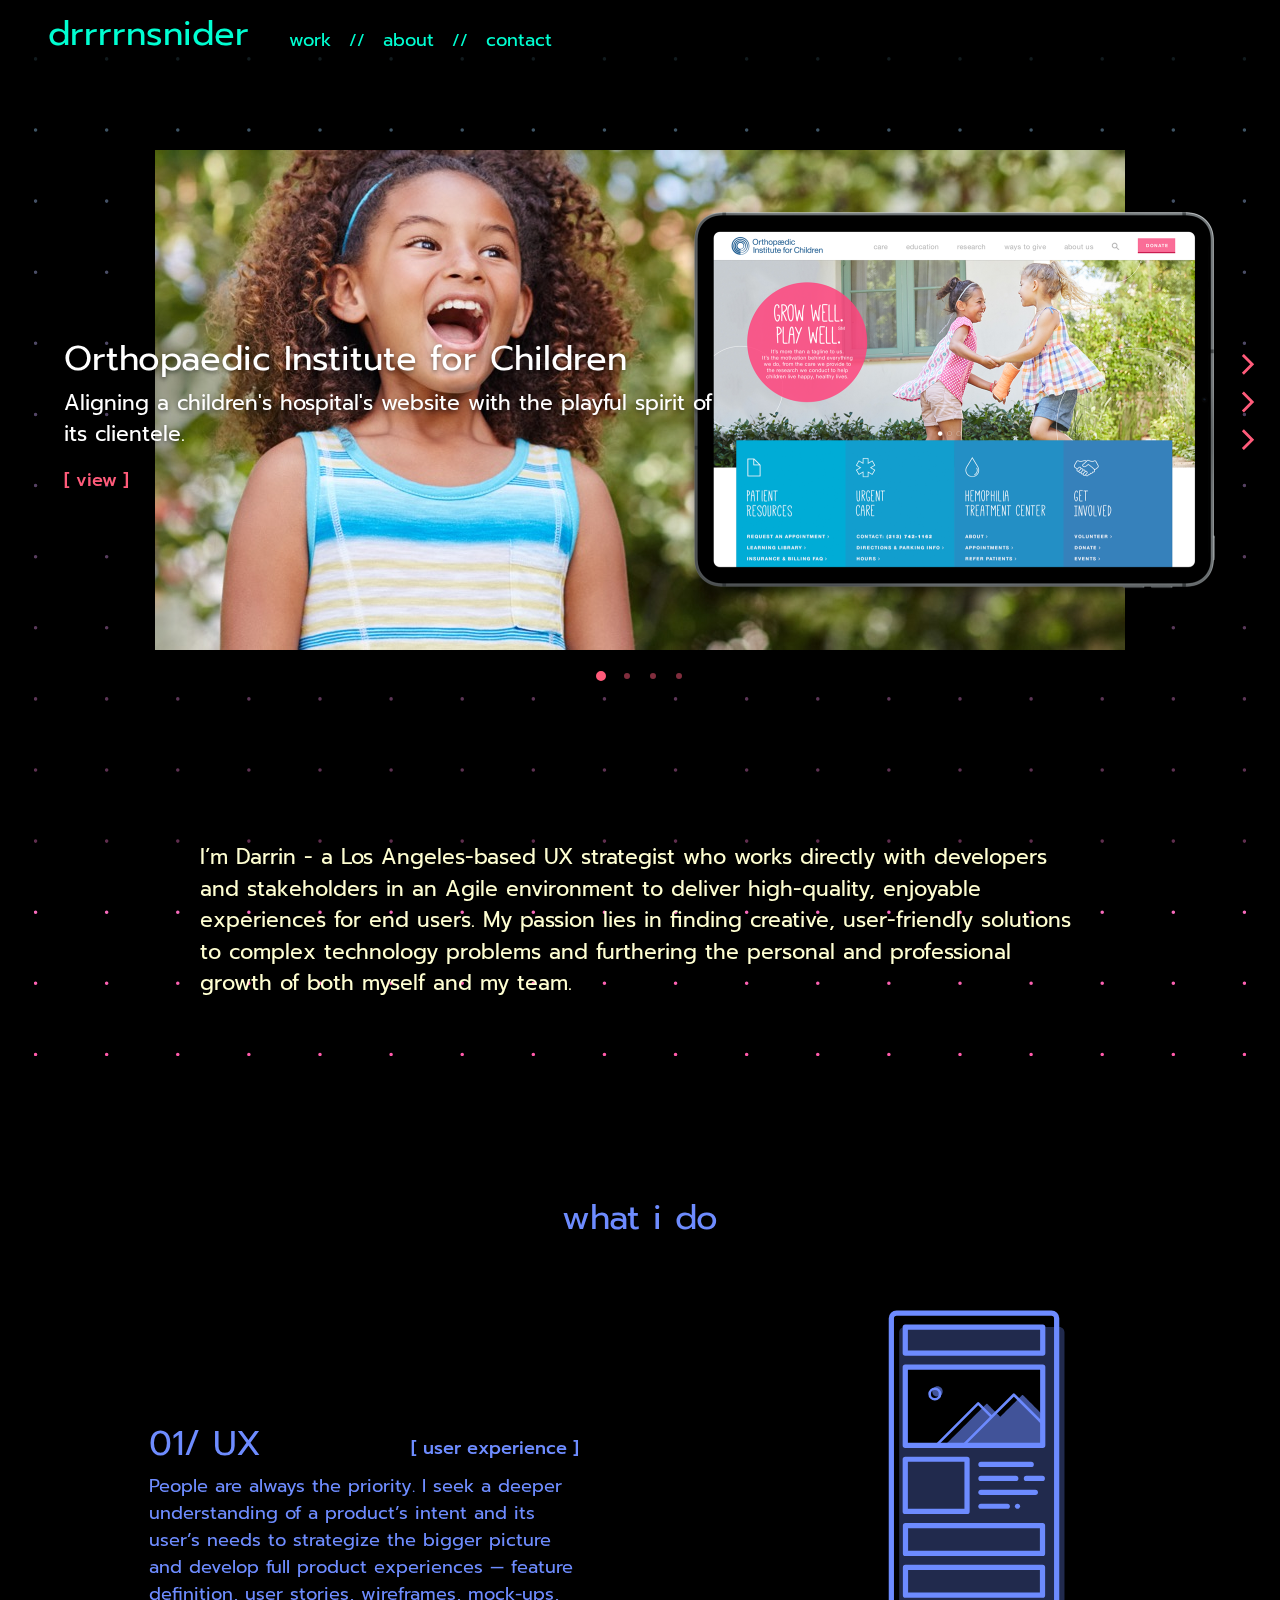
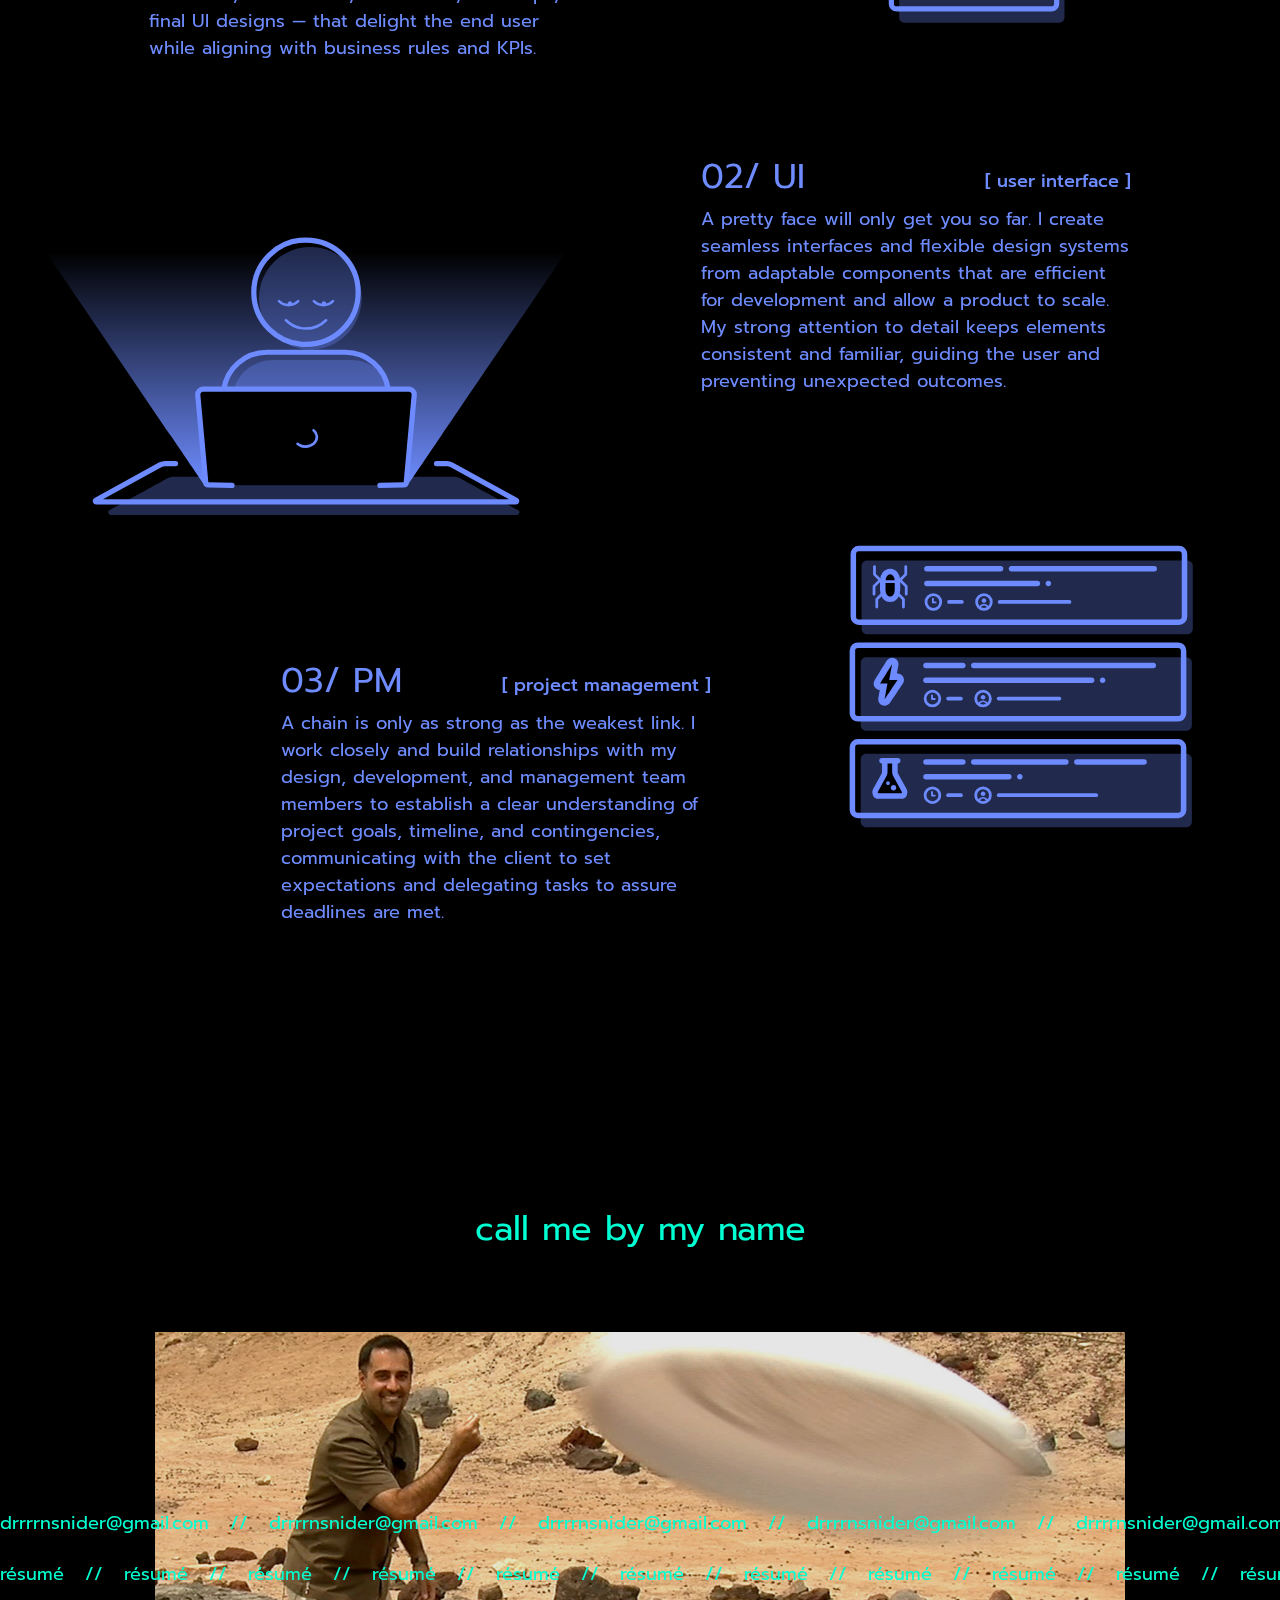
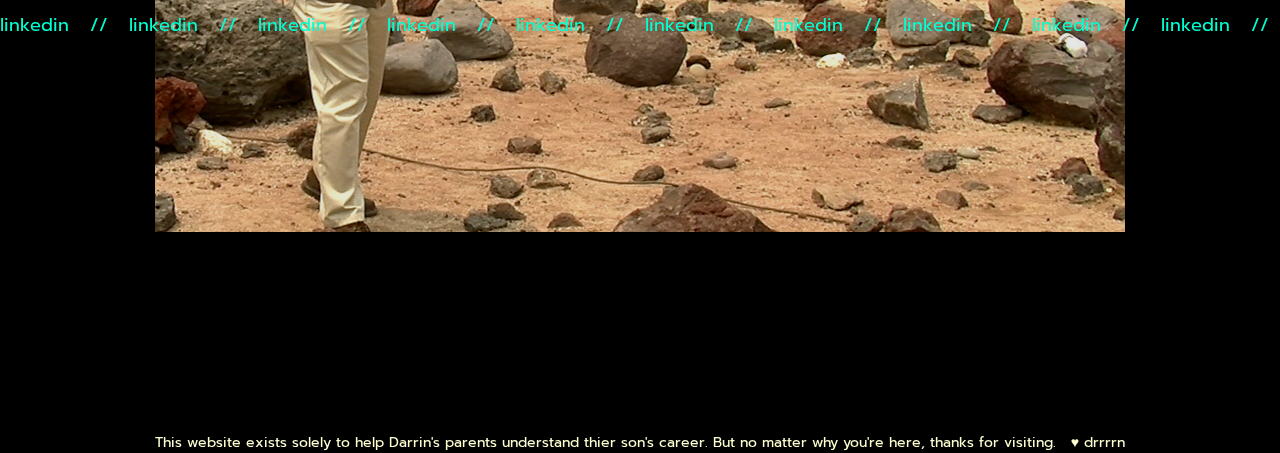
==== index.html @ 01f2806c "initial" ====
<!doctype html>
<html lang="en">

<head>
  <!-- [ required meta tags ] -->
  <meta charset="utf-8">
  <meta name="viewport" content="width=device-width, initial-scale=1, shrink-to-fit=no">

  <!-- [ my additions ] -->
  <title>drrrrnsnider</title>
  <meta name="description" content="The portfolio of Los Angeles-based UX strategist and UI designer Darrin Snider.">
  <link rel="shortcut icon" type="image/png" href="http://drrrrnsnider.com/favicon.png">
  <link rel="dns-prefetch" href="//stackpath.bootstrapcdn.com">
  <link rel="dns-prefetch" href="//fonts.googleapis.com">
  <link rel="dns-prefetch" href="//code.jquery.com">
  <link rel="dns-prefetch" href="//cdnjs.cloudflare.com">

  <!-- [ bootstrap css ] -->
  <link rel="stylesheet" href="https://stackpath.bootstrapcdn.com/bootstrap/4.3.1/css/bootstrap.min.css" integrity="sha384-ggOyR0iXCbMQv3Xipma34MD+dH/1fQ784/j6cY/iJTQUOhcWr7x9JvoRxT2MZw1T" crossorigin="anonymous">

  <!-- [ my css ] -->
  <link href="https://fonts.googleapis.com/css?family=Prompt:400,400i,500&display=swap" rel="stylesheet">
  <link rel="stylesheet" type="text/css" href="css/swiper.min.css">
  <link rel="stylesheet" type="text/css" href="css/normalize.css">
  <link rel="stylesheet" type="text/css" href="css/base.css">

  <!-- [ page-specific css ] -->
  <link rel="stylesheet" type="text/css" href="css/home.css">

</head>

<body>
  <div id="blackCover"></div>

  <nav class="green navbar fixed-top navbar-expand-md d-flex align-items-end justify-content-start animate px-sm-5 pb-3">
    <a id="siteTitle" href="/" class="green sz-xl">drrrrnsnider</a>
    <a href="" id="menuButton" class="navbar-toggler green sz-sm ml-auto px-0" data-toggle="collapse" data-target="#navbarSupportedContent" aria-controls="navbarSupportedContent" aria-expanded="false" aria-label="Toggle navigation" data-text-swap="close">menu</a>
    <div id="navbarSupportedContent" class="collapse navbar-collapse">
      <ul class="m-0">
        <li><a href="#work" class="green sz-sm">work</a></li>
        <li><a href="#about" class="green sz-sm">about</a></li>
        <li><a href="#contact" class="green sz-sm">contact</a></li>
      </ul>
      <!-- [ add archive back ]
      <p class="d-md-none">&bull; &nbsp; &bull; &nbsp; &bull;</p>
      <a id="navArchive" href="/archive.html" class="green sz-sm ml-auto">archive</a>
-->
    </div>
  </nav>

  <!-- [ end nav ] * [ begin page content ] -->

  <div id="work" class="swiper-container pb-4 pb-xl-5 mt-xl-80">
    <div class="swiper-wrapper">

      <!--      OIC-->
      <div class="swiper-slide">
        <div class="container-fluid max-xl-1170">
          <div class="row justify-content-center">
            <a href="/">
              <div class="hero-imgs position-relative">
                <div class="hero-bg mx-xl-auto">
                  <picture>
                    <source srcset="/img/oic/homepage-hero-bg-xl.jpg" media="(min-width:1200px)">
                    <source srcset="/img/oic/homepage-hero-bg-md.png" media="(min-width:576px)">
                    <source srcset="/img/oic/homepage-hero-bg-xs.png">
                    <img src="/img/oic/homepage-hero-bg-xl.jpg">
                  </picture>
                </div>
                <div class="hero-mock position-absolute">
                  <picture>
                    <source srcset="/img/oic/homepage-hero-mock-xl.png" media="(min-width:1200px)">
                    <source srcset="/img/oic/homepage-hero-mock-md.png" media="(min-width:576px)">
                    <source srcset="/img/oic/homepage-hero-mock-xs.png">
                    <img src="/img/oic/homepage-hero-mock-xl.png">
                  </picture>
                </div>
              </div>
              <div class="slide-text container-fluid max-1170 px-4 px-sm-5 px-xl-4 pt-4 pt-xl-5">
                <div class="row justify-content-center justify-content-xl-start">
                  <div class="col-12 col-lg-11 col-xl-7 px-xl-0">
                    <h2><a href="/" class="white position-relative">Orthopaedic Institute for Children</a></h2>
                    <p class="desc grey1">Aligning a children's hospital's website with the playful spirit of its clientele.</p>
                    <p class="red sz-sm font-medium">[ <a href="/" class="red">view</a> ]</p>
                  </div>
                </div>
              </div>
            </a>
          </div>
        </div>
      </div>

      <!--      BNR-->
      <div class="swiper-slide">
        <div class="container-fluid max-xl-1170">
          <div class="row justify-content-center">
            <a href="/">
              <div class="hero-imgs position-relative">
                <div class="hero-bg mx-xl-auto">
                  <picture>
                    <source srcset="/img/bnr/homepage-hero-bg-xl.jpg" media="(min-width:1200px)">
                    <source srcset="/img/bnr/homepage-hero-bg-md.png" media="(min-width:576px)">
                    <source srcset="/img/bnr/homepage-hero-bg-xs.png">
                    <img src="/img/bnr/homepage-hero-bg-xl.jpg">
                  </picture>
                </div>
                <div class="hero-mock position-absolute">
                  <picture>
                    <source srcset="/img/bnr/homepage-hero-mock-xl.png" media="(min-width:1200px)">
                    <source srcset="/img/bnr/homepage-hero-mock-md.png" media="(min-width:576px)">
                    <source srcset="/img/bnr/homepage-hero-mock-xs.png">
                    <img src="/img/bnr/homepage-hero-mock-xl.png">
                  </picture>
                </div>
              </div>
              <div class="slide-text container-fluid max-1170 px-4 px-sm-5 px-xl-4 pt-4 pt-xl-5">
                <div class="row justify-content-center justify-content-xl-start">
                  <div class="col-12 col-lg-11 col-xl-7 px-xl-0">
                    <h2><a href="/" class="white position-relative">Buckeye Nation Rewards</a></h2>
                    <p class="desc grey1">A unified hub for engaging and rewarding friends and fans of <span>The Ohio State University.</span></p>
                    <p class="red sz-sm font-medium">[ <a href="/" class="red">view</a> ]</p>
                  </div>
                </div>
              </div>
            </a>
          </div>
        </div>
      </div>

      <!--      L14-->
      <div class="swiper-slide">
        <div class="container-fluid max-xl-1170">
          <div class="row justify-content-center">
            <a href="/">
              <div class="hero-imgs position-relative">
                <div class="hero-bg mx-xl-auto">
                  <picture>
                    <source srcset="/img/l14/homepage-hero-bg-xl.jpg" media="(min-width:1200px)">
                    <source srcset="/img/l14/homepage-hero-bg-md.png" media="(min-width:576px)">
                    <source srcset="/img/l14/homepage-hero-bg-xs.png">
                    <img src="/img/l14/homepage-hero-bg-xl.jpg">
                  </picture>
                </div>
                <div class="hero-mock position-absolute">
                  <picture>
                    <source srcset="/img/l14/homepage-hero-mock-xl.png" media="(min-width:1200px)">
                    <source srcset="/img/l14/homepage-hero-mock-md.png" media="(min-width:576px)">
                    <source srcset="/img/l14/homepage-hero-mock-xs.png">
                    <img src="/img/l14/homepage-hero-mock-xl.png">
                  </picture>
                </div>
              </div>
              <div class="slide-text container-fluid max-1170 px-4 px-sm-5 px-xl-4 pt-4 pt-xl-5">
                <div class="row justify-content-center justify-content-xl-start">
                  <div class="col-12 col-lg-11 col-xl-7 px-xl-0">
                    <h2><a href="/" class="white position-relative">Louis Fourteen</a></h2>
                    <p class="desc grey1">Creating an ultra-premium chat-based concierge app.</p>
                    <p class="red sz-sm font-medium">[ <a href="/" class="red">view</a> ]</p>
                  </div>
                </div>
              </div>
            </a>
          </div>
        </div>
      </div>

      <!--      CCB-->
      <div class="swiper-slide">
        <div class="container-fluid max-xl-1170">
          <div class="row justify-content-center">
            <a href="/">
              <div class="hero-imgs position-relative">
                <div class="hero-bg mx-xl-auto">
                  <picture>
                    <source srcset="/img/ccb/homepage-hero-bg-xl.jpg" media="(min-width:1200px)">
                    <source srcset="/img/ccb/homepage-hero-bg-md.png" media="(min-width:576px)">
                    <source srcset="/img/ccb/homepage-hero-bg-xs.png">
                    <img src="/img/ccb/homepage-hero-bg-xl.jpg">
                  </picture>
                </div>
                <div class="hero-mock position-absolute">
                  <picture>
                    <source srcset="/img/ccb/homepage-hero-mock-xl.png" media="(min-width:1200px)">
                    <source srcset="/img/ccb/homepage-hero-mock-md.png" media="(min-width:576px)">
                    <source srcset="/img/ccb/homepage-hero-mock-xs.png">
                    <img src="/img/ccb/homepage-hero-mock-xl.png">
                  </picture>
                </div>
              </div>
              <div class="slide-text container-fluid max-1170 px-4 px-sm-5 px-xl-4 pt-4 pt-xl-5">
                <div class="row justify-content-center justify-content-xl-start">
                  <div class="col-12 col-lg-11 col-xl-7 px-xl-0">
                    <h2><a href="/" class="white position-relative">California Cryobank</a></h2>
                    <p class="desc grey1">In hac habitasse platea dictumst. Vivamus adipiscing fermentum quam volutpat.</p>
                    <p class="red sz-sm font-medium">[ <a href="/" class="red">view</a> ]</p>
                  </div>
                </div>
              </div>
            </a>
          </div>
        </div>
      </div>

    </div>
    <div class="swiper-button-prev d-none d-md-flex">
      <img class="ml-1 mb-5 pb-5 ml-xl-5 mb-xl-0 pb-xl-0 mt-xl-4 pt-xl-4 animate" src="img/home/swiper-prev.svg">
    </div>
    <div class="swiper-button-next d-none d-md-flex">
      <img class="mr-1 mb-5 pb-5 mr-xl-5 mb-xl-0 pb-xl-0 mt-xl-4 pt-xl-4 animate" src="img/home/swiper-next.svg">
    </div>
    <div class="swiper-pagination"></div>
  </div>

  <!-- [ end work ] * [ begin about] -->

  <div id="about" class="yellow container-fluid px-4 px-sm-5 pt-120">
    <div class="row justify-content-center">
      <div class="col-lg-11 col-xl-9 max-970">
        <p class="sz-md pt-4">I’m Darrin - a Los Angeles-based UX strategist who works directly with developers and stakeholders in an Agile environment to deliver high-quality, enjoyable experiences for end users. My passion lies in finding creative, user-friendly solutions to complex technology problems and furthering the personal and professional growth of both myself and my team.</p>
      </div>
    </div>
  </div>

  <div class="blue container-fluid max-1170 px-4 px-sm-5 pt-120 pt-md-200 pt-xl-160">
    <h1 class="sz-xl text-center pb-4 pb-md-60 pb-xl-100">what i do</h1>

    <div id="skill1" class="row align-items-center justify-content-center pb-80 pb-md-120 pb-xl-0">
      <div class="col-sm-8 col-md order-md-2 col-lg-5 offset-lg-1 col-xl-6 offset-xl-0 pb-4 pb-md-0">
        <div id="lottieSkill1"></div>
      </div>
      <div class="col-md col-lg-5 order-md-1">
        <h2 class="sz-xl">01/ UX<span class="skill-name sz-sm font-medium float-right">[ user experience ]</span></h2>
        <p class="sz-sm">People are always the priority. I seek a deeper understanding of a product’s intent and its user’s needs to strategize the bigger picture and develop full product experiences — feature definition, user stories, wireframes, mock-ups, final UI designs — that delight the end user while aligning with business rules and KPIs.</p>
      </div>
    </div>

    <div class="row align-items-center justify-content-center pb-80 pb-md-120 pb-xl-160">
      <div class="col-sm-8 col-md col-lg-5 col-xl-6 pb-4 pb-md-0">
        <div id="lottieSkill2"></div>
      </div>
      <div class="col-md col-lg-5 offset-lg-1 offset-xl-0">
        <h2 class="sz-xl">02/ UI<span class="skill-name sz-sm font-medium float-right">[ user interface ]</span></h2>
        <p class="sz-sm">A pretty face will only get you so far. I create seamless interfaces and flexible design systems from adaptable components that are efficient for development and allow a product to scale. My strong attention to detail keeps elements consistent and familiar, guiding the user and preventing unexpected outcomes.</p>
      </div>
    </div>

    <div id="skill3" class="row align-items-center justify-content-center">
      <div class="col-sm-8 col-md order-md-2 pl-lg-4 pl-xl-0 pr-xl-0 pb-4 pb-md-0">
        <div id="lottieSkill3"></div>
      </div>
      <div class="col-md order-md-1 col-lg-5 offset-lg-1">
        <h2 class="sz-xl">03/ PM<span class="skill-name sz-sm font-medium float-right">[ project management ]</span></h2>
        <p class="sz-sm">A chain is only as strong as the weakest link. I work closely and build relationships with my design, development, and management team members to establish a clear understanding of project goals, timeline, and contingencies, communicating with the client to set expectations and delegating tasks to assure deadlines are met.</p>
      </div>
    </div>

  </div>

  <!-- [ end about ] * [ begin contact ] -->
  <!--
  <div id="work" class="red container-fluid max-1170 px-sm-5 pt-120 pt-md-200">
    <h1 class="sz-xl text-center pb-80">fruit of my labors</h1>

    <div class="row pb-80">
      <div class="col-md">
      </div>
      <div class="col-md">
      </div>
    </div>

    <p class="sz-xs text-center">Is this not enough for you? Check out the <a href="/archive.html" class="yellow">archive</a>.</p>

  </div>
-->

  <div id="contact" class="green container-fluid pt-200 pb-200">
    <h1 class="sz-xl text-center pb-4 pb-md-60">call me by my name</h1>

    <div class="row justify-content-center position-relative">
      <div id="contactImageContainer" class="col mx-4 max-970 position-relative">
        <div id="contactImage" class="animate"></div>
      </div>
      <div id="contactTickers" class="w-100 animate">
        <div class="marquee pb-2" data-direction='left'>
          <p class="sz-sm">
            <a class="green" href="mailto:drrrrnsnider@gmail.com">drrrrnsnider@gmail.com</a> &nbsp; // &nbsp; <a class="green" href="mailto:drrrrnsnider@gmail.com">drrrrnsnider@gmail.com</a> &nbsp; // &nbsp; <a class="green" href="mailto:drrrrnsnider@gmail.com">drrrrnsnider@gmail.com</a> &nbsp; // &nbsp; <a class="green" href="mailto:drrrrnsnider@gmail.com">drrrrnsnider@gmail.com</a> &nbsp; // &nbsp; <a class="green" href="mailto:drrrrnsnider@gmail.com">drrrrnsnider@gmail.com</a> &nbsp; // &nbsp; <a class="green" href="mailto:drrrrnsnider@gmail.com">drrrrnsnider@gmail.com</a> &nbsp; // &nbsp; <a class="green" href="mailto:drrrrnsnider@gmail.com">drrrrnsnider@gmail.com</a> &nbsp; // &nbsp; <a class="green" href="mailto:drrrrnsnider@gmail.com">drrrrnsnider@gmail.com</a> &nbsp; // &nbsp; <a class="green" href="mailto:drrrrnsnider@gmail.com">drrrrnsnider@gmail.com</a> &nbsp; // &nbsp; <a class="green" href="mailto:drrrrnsnider@gmail.com">drrrrnsnider@gmail.com</a> &nbsp; // &nbsp;
          </p>
        </div>
        <div class="marquee pb-2" data-direction='right'>
          <p class="sz-sm">
            <a class="green" href="/docs/Darrin%20Snider%20Resume%20April%202019.pdf" target="_blank">résumé</a> &nbsp; // &nbsp; <a class="green" href="/docs/Darrin%20Snider%20Resume%20April%202019.pdf" target="_blank">résumé</a> &nbsp; // &nbsp; <a class="green" href="/docs/Darrin%20Snider%20Resume%20April%202019.pdf" target="_blank">résumé</a> &nbsp; // &nbsp; <a class="green" href="/docs/Darrin%20Snider%20Resume%20April%202019.pdf" target="_blank">résumé</a> &nbsp; // &nbsp; <a class="green" href="/docs/Darrin%20Snider%20Resume%20April%202019.pdf" target="_blank">résumé</a> &nbsp; // &nbsp; <a class="green" href="/docs/Darrin%20Snider%20Resume%20April%202019.pdf" target="_blank">résumé</a> &nbsp; // &nbsp; <a class="green" href="/docs/Darrin%20Snider%20Resume%20April%202019.pdf" target="_blank">résumé</a> &nbsp; // &nbsp; <a class="green" href="/docs/Darrin%20Snider%20Resume%20April%202019.pdf" target="_blank">résumé</a> &nbsp; // &nbsp; <a class="green" href="/docs/Darrin%20Snider%20Resume%20April%202019.pdf" target="_blank">résumé</a> &nbsp; // &nbsp; <a class="green" href="/docs/Darrin%20Snider%20Resume%20April%202019.pdf" target="_blank">résumé</a> &nbsp; // &nbsp; <a class="green" href="/docs/Darrin%20Snider%20Resume%20April%202019.pdf" target="_blank">résumé</a> &nbsp; // &nbsp; <a class="green" href="/docs/Darrin%20Snider%20Resume%20April%202019.pdf" target="_blank">résumé</a> &nbsp; // &nbsp; <a class="green" href="/docs/Darrin%20Snider%20Resume%20April%202019.pdf" target="_blank">résumé</a> &nbsp; // &nbsp; <a class="green" href="/docs/Darrin%20Snider%20Resume%20April%202019.pdf" target="_blank">résumé</a> &nbsp; // &nbsp; <a class="green" href="/docs/Darrin%20Snider%20Resume%20April%202019.pdf" target="_blank">résumé</a> &nbsp; // &nbsp; <a class="green" href="/docs/Darrin%20Snider%20Resume%20April%202019.pdf" target="_blank">résumé</a> &nbsp; // &nbsp; <a class="green" href="/docs/Darrin%20Snider%20Resume%20April%202019.pdf" target="_blank">résumé</a> &nbsp; // &nbsp; <a class="green" href="/docs/Darrin%20Snider%20Resume%20April%202019.pdf" target="_blank">résumé</a> &nbsp; // &nbsp; <a class="green" href="/docs/Darrin%20Snider%20Resume%20April%202019.pdf" target="_blank">résumé</a> &nbsp; // &nbsp; <a class="green" href="/docs/Darrin%20Snider%20Resume%20April%202019.pdf" target="_blank">résumé</a> &nbsp; // &nbsp; <a class="green" href="/docs/Darrin%20Snider%20Resume%20April%202019.pdf" target="_blank">résumé</a> &nbsp; // &nbsp; <a class="green" href="/docs/Darrin%20Snider%20Resume%20April%202019.pdf" target="_blank">résumé</a> &nbsp; // &nbsp;
          </p>
        </div>
        <div class="marquee" data-direction='left'>
          <p class="sz-sm">
            <a class="green" href="http://www.linkedin.com/in/drrrrnsnider" target="_blank">linkedin</a> &nbsp; // &nbsp; <a class="green" href="http://www.linkedin.com/in/drrrrnsnider" target="_blank">linkedin</a> &nbsp; // &nbsp; <a class="green" href="http://www.linkedin.com/in/drrrrnsnider" target="_blank">linkedin</a> &nbsp; // &nbsp; <a class="green" href="http://www.linkedin.com/in/drrrrnsnider" target="_blank">linkedin</a> &nbsp; // &nbsp; <a class="green" href="http://www.linkedin.com/in/drrrrnsnider" target="_blank">linkedin</a> &nbsp; // &nbsp; <a class="green" href="http://www.linkedin.com/in/drrrrnsnider" target="_blank">linkedin</a> &nbsp; // &nbsp; <a class="green" href="http://www.linkedin.com/in/drrrrnsnider" target="_blank">linkedin</a> &nbsp; // &nbsp; <a class="green" href="http://www.linkedin.com/in/drrrrnsnider" target="_blank">linkedin</a> &nbsp; // &nbsp; <a class="green" href="http://www.linkedin.com/in/drrrrnsnider" target="_blank">linkedin</a> &nbsp; // &nbsp; <a class="green" href="http://www.linkedin.com/in/drrrrnsnider" target="_blank">linkedin</a> &nbsp; // &nbsp; <a class="green" href="http://www.linkedin.com/in/drrrrnsnider" target="_blank">linkedin</a> &nbsp; // &nbsp; <a class="green" href="http://www.linkedin.com/in/drrrrnsnider" target="_blank">linkedin</a> &nbsp; // &nbsp; <a class="green" href="http://www.linkedin.com/in/drrrrnsnider" target="_blank">linkedin</a> &nbsp; // &nbsp; <a class="green" href="http://www.linkedin.com/in/drrrrnsnider" target="_blank">linkedin</a> &nbsp; // &nbsp; <a class="green" href="http://www.linkedin.com/in/drrrrnsnider" target="_blank">linkedin</a> &nbsp; // &nbsp; <a class="green" href="http://www.linkedin.com/in/drrrrnsnider" target="_blank">linkedin</a> &nbsp; // &nbsp; <a class="green" href="http://www.linkedin.com/in/drrrrnsnider" target="_blank">linkedin</a> &nbsp; // &nbsp; <a class="green" href="http://www.linkedin.com/in/drrrrnsnider" target="_blank">linkedin</a> &nbsp; // &nbsp; <a class="green" href="http://www.linkedin.com/in/drrrrnsnider" target="_blank">linkedin</a> &nbsp; // &nbsp; <a class="green" href="http://www.linkedin.com/in/drrrrnsnider" target="_blank">linkedin</a> &nbsp; // &nbsp; <a class="green" href="http://www.linkedin.com/in/drrrrnsnider" target="_blank">linkedin</a> &nbsp; // &nbsp;
          </p>
        </div>
      </div>
    </div>
  </div>

  <!-- [ end page content ] * [ begin footer] -->

  <footer class="yellow container-fluid text-center">
    <p class="sz-xs">This website exists solely to help Darrin's parents understand thier son's career. But no matter why you're here, thanks for visiting. &nbsp; &hearts; drrrrn</p>
  </footer>

  <!-- [ jQuery ] * [ popper.js ] * [ bootstrap js ] -->
  <script src="https://code.jquery.com/jquery-3.3.1.slim.min.js" integrity="sha384-q8i/X+965DzO0rT7abK41JStQIAqVgRVzpbzo5smXKp4YfRvH+8abtTE1Pi6jizo" crossorigin="anonymous"></script>
  <script src="https://cdnjs.cloudflare.com/ajax/libs/popper.js/1.14.7/umd/popper.min.js" integrity="sha384-UO2eT0CpHqdSJQ6hJty5KVphtPhzWj9WO1clHTMGa3JDZwrnQq4sF86dIHNDz0W1" crossorigin="anonymous"></script>
  <script src="https://stackpath.bootstrapcdn.com/bootstrap/4.3.1/js/bootstrap.min.js" integrity="sha384-JjSmVgyd0p3pXB1rRibZUAYoIIy6OrQ6VrjIEaFf/nJGzIxFDsf4x0xIM+B07jRM" crossorigin="anonymous"></script>

  <!-- [ my scripts ] -->
  <script src="js/jquery.marquee.min.js"></script>
  <script src="js/lottie.min.js"></script>
  <script src="js/swiper.min.js"></script>
  <script src="js/main.js"></script>

  <!-- [ page-specific scripts ] -->
  <script src="js/home.js"></script>
  <script>
    var swiper = new Swiper('.swiper-container', {
      loop: true,
      pagination: {
        el: '.swiper-pagination',
        clickable: 'true',
      },
      navigation: {
        nextEl: '.swiper-button-next',
        prevEl: '.swiper-button-prev',
      },
      speed: 625,
      autoplay: {
        delay: 8000,
      },
    })
  </script>

</body>

</html>
---- css/base.css ----
html,
body {
  height: 100%;
  font-size: 100%;
}

body {
  background: #000000 url(../img/bg-dots.svg) no-repeat center;
  background-size: cover;
  background-attachment: fixed;
  color: #FFFFD2;
  cursor: auto;
  font-family: 'Prompt', sans-serif;
  font-style: normal;
  font-weight: 400;
  margin: 0;
  padding: 0;
  position: relative;
  -webkit-font-smoothing: antialiased;
  -moz-osx-font-smoothing: grayscale;
}

#blackCover {
  position: fixed;
  top: 0;
  bottom: 0;
  left: 0;
  right: 0;
  background: #000;
  opacity: .6;
  z-index: -1;
}

a {
  text-decoration: none;
  position: relative;
  -webkit-tap-highlight-color: rgba(0, 0, 0, 0);
  /*remove gray in iOS*/
}

a:hover,
.navbar-toggler:hover {
  text-decoration: line-through;
}

img {
  width: 100%;
  margin: 0;
  padding: 0;
}

.animate {
  -webkit-transition: all 0.3s;
  -moz-transition: all 0.3s;
  -o-transition: all 0.3s;
  transition: all 0.3s;
}

.h1,
.h2,
.h3,
.h4,
.h5,
.h6,
h1,
h2,
h3,
h4,
h5,
h6 {
  font-weight: 400;
}

.max-970 {
  max-width: 970px;
}

.max-1170 {
  max-width: 1170px;
}


/* colors */

.green,
a.green:hover {
  color: #00FFD2;
}

.yellow,
a.yellow:hover {
  color: #FFFFD2;
}

.blue,
a.blue:hover {
  color: #6E8CFF;
}

.red,
a.red:hover {
  color: #FF5B7A;
}

.white,
a.white:hover {
  color: #FFF;
}

.grey1,
a.grey1:hover {
  color: #DDD;
}

.grey2,
a.grey2:hover {
  color: #C1C1C1;
}


/* fonts */

.sz-xs {
  font-size: 14px;
}

.sz-sm {
  font-size: 18px;
}

.sz-md {
  font-size: 21px;
}

.sz-lg {
  font-size: 27px
}

.sz-xl {
  font-size: 34px
}

.font-medium {
  font-weight: 500;
}


/* padding */

.pb-40 {
  padding-bottom: 40px;
}

.pb-60 {
  padding-bottom: 60px;
}

.pb-80 {
  padding-bottom: 80px;
}

.pb-100 {
  padding-bottom: 100px;
}

.pb-120 {
  padding-bottom: 120px;
}

.pb-200 {
  padding-bottom: 200px;
}

.pt-40 {
  padding-top: 40px;
}

.pt-60 {
  padding-top: 60px;
}

.pt-80 {
  padding-top: 80px;
}

.pt-100 {
  padding-top: 100px;
}

.pt-120 {
  padding-top: 120px;
}

.pt-140 {
  padding-top: 140px;
}

.pt-160 {
  padding-top: 160px;
}

.pt-180 {
  padding-top: 180px;
}

.pt-200 {
  padding-top: 200px;
}


/* [nav] * [nav] * [nav] * [nav] * [nav] * [nav] * [nav] * [nav] * [nav] */


/* mobile-only */

@media (max-width: 767.98px) {
  #navbarSupportedContent {
    text-align: center;
    padding-top: 70px;
    padding-bottom: 70px
  }
  nav ul {
    padding-left: 0;
  }
  nav ul li,
  nav p {
    margin-bottom: 20px
  }
  nav #navbarSupportedContent .sz-sm {
    font-size: 21px;
  }
}


/* end mobile-only */

.navbar.show {
  background: rgba(0, 0, 0, .7);
  border-bottom: 2px solid #00FFD2;
}

.navbar:hover {
  background: rgba(0, 0, 0, .7);
}

#siteTitle {
  margin-bottom: -5px;
}

.navbar li {
  list-style: none;
}


/* [ default is XS ] */


/* [ SM ] * [ mobile landscape ] * [ SM ] * [ mobile landscape ] * [ SM ] */

@media screen and (min-width: 576px) {
  .pb-sm-40 {
    padding-bottom: 40px!important;
  }
  .pb-sm-60 {
    padding-bottom: 60px!important;
  }
  .pb-sm-80 {
    padding-bottom: 80px!important;
  }
  .pb-sm-100 {
    padding-bottom: 100px!important;
  }
  .pb-sm-120 {
    padding-bottom: 120px!important;
  }
  .pb-sm-200 {
    padding-bottom: 200px!important;
  }
  .pt-sm-40 {
    padding-top: 40px!important;
  }
  .pt-sm-60 {
    padding-top: 60px!important;
  }
  .pt-sm-80 {
    padding-top: 80px!important;
  }
  .pt-sm-100 {
    padding-top: 100px!important;
  }
  .pt-sm-120 {
    padding-top: 120px!important;
  }
  .pt-sm-200 {
    padding-top: 200px!important;
  }
}


/* [ MD ] * [ tablet portrait ] * [ MD ] * [ tablet portrait ] * [ MD ] */

@media screen and (min-width: 768px) {
  .pb-md-40 {
    padding-bottom: 40px!important;
  }
  .pb-md-60 {
    padding-bottom: 60px!important;
  }
  .pb-md-80 {
    padding-bottom: 80px!important;
  }
  .pb-md-100 {
    padding-bottom: 100px!important;
  }
  .pb-md-120 {
    padding-bottom: 120px!important;
  }
  .pb-md-200 {
    padding-bottom: 200px!important;
  }
  .pt-md-40 {
    padding-top: 40px!important;
  }
  .pt-md-60 {
    padding-top: 60px!important;
  }
  .pt-md-80 {
    padding-top: 80px!important;
  }
  .pt-md-100 {
    padding-top: 100px!important;
  }
  .pt-md-120 {
    padding-top: 120px!important;
  }
  .pt-md-200 {
    padding-top: 200px!important;
  }
  .navbar li {
    float: left;
  }
  .navbar li:not(:last-child):after {
    content: "\0000a0\0000a0\0000a0//\0000a0\0000a0\0000a0";
  }
}


/* [ LG ] * [ desktop ] * [ LG ] * [ desktop ] * [ LG ] * [ desktop ] * [ LG ] */

@media screen and (min-width: 992px) {
  .pb-lg-40 {
    padding-bottom: 40px!important;
  }
  .pb-lg-60 {
    padding-bottom: 60px!important;
  }
  .pb-lg-80 {
    padding-bottom: 80px!important;
  }
  .pb-lg-100 {
    padding-bottom: 100px!important;
  }
  .pb-lg-120 {
    padding-bottom: 120px!important;
  }
  .pb-lg-200 {
    padding-bottom: 200px!important;
  }
  .pt-lg-40 {
    padding-top: 40px!important;
  }
  .pt-lg-60 {
    padding-top: 60px!important;
  }
  .pt-lg-80 {
    padding-top: 80px!important;
  }
  .pt-lg-100 {
    padding-top: 100px!important;
  }
  .pt-lg-120 {
    padding-top: 120px!important;
  }
  .pt-lg-200 {
    padding-top: 200px!important;
  }
}


/* [ XL ] * [ large desktop ] * [ XL ] * [ large desktop ] * [ XL ] */

@media screen and (min-width: 1200px) {
  .pb-xl-0 {
    padding-bottom: 0!important;
  }
  .pb-xl-40 {
    padding-bottom: 40px!important;
  }
  .pb-xl-60 {
    padding-bottom: 60px!important;
  }
  .pb-xl-80 {
    padding-bottom: 80px!important;
  }
  .pb-xl-100 {
    padding-bottom: 100px!important;
  }
  .pb-xl-120 {
    padding-bottom: 120px!important;
  }
  .pb-xl-140 {
    padding-bottom: 140px!important;
  }
  .pb-xl-160 {
    padding-bottom: 160px!important;
  }
  .pb-xl-180 {
    padding-bottom: 180px!important;
  }
  .pb-xl-200 {
    padding-bottom: 200px!important;
  }
  .pt-xl-40 {
    padding-top: 40px!important;
  }
  .pt-xl-60 {
    padding-top: 60px!important;
  }
  .pt-xl-80 {
    padding-top: 80px!important;
  }
  .pt-xl-100 {
    padding-top: 100px!important;
  }
  .pt-xl-120 {
    padding-top: 120px!important;
  }
  .pt-xl-140 {
    padding-top: 140px!important;
  }
  .pt-xl-160 {
    padding-top: 160px!important;
  }
  .pt-xl-180 {
    padding-top: 180px!important;
  }
  .pt-xl-200 {
    padding-top: 200px!important;
  }
  .mt-xl-80 {
    margin-top: 80px!important;
  }
  .max-xl-1170 {
    max-width: 1170px;
  }
}
---- css/home.css ----
/* [ work ] * [ work ] * [ work ] * [ work ] * [ work ] * [ work ] */

.swiper-container {
  padding-top: 70px;
}

.swiper-slide {
  overflow: hidden;
}

.hero-mock {
  top: 0;
  bottom: 0;
  left: 40px;
  right: -40px;
  opacity: 0;
  transition: all ease .75s .5s;
}

.swiper-slide-active .hero-mock {
  opacity: 1;
  left: 0;
  right: 0;
}

.slide-text h2 {
  font-size: 30px;
}

.slide-text .desc {
  font-size: 17px;
}

.swiper-button-next,
.swiper-button-prev {
  top: 0;
  bottom: 0;
  height: auto;
}

.swiper-button-next {
  right: 0;
  justify-content: flex-end;
  width: 15%;
}

.swiper-button-prev {
  left: 0;
  justify-content: flex-start;
  width: 40px;
}

.swiper-button-next:after,
.swiper-button-prev:after {
  content: '';
}

.swiper-button-next img,
.swiper-button-prev img {
  width: 14px;
  filter: drop-shadow(0 2px 4px rgba(0, 0, 0, .5));
  opacity: 0;
}

.swiper-button-next:hover img,
.swiper-button-prev:hover img {
  opacity: 1;
}

.swiper-pagination-bullet {
  width: 10px;
  height: 10px;
  background: #FF5B7A;
  border: 2px solid #000;
  opacity: .5;
  margin: 0 8px !important;
  transition: all ease .625s;
}

.swiper-pagination-bullet-active {
  opacity: 1;
  border: 2px solid #FF5B7A;
}


/* [ about ] * [ about ] * [ about ] * [ about ] * [ about ] * [ about ] */

.skill-name {
  padding-top: 14px;
}


/* [ contact ] * [ contact ] * [ contact ] * [ contact ] * [ contact ] */

#contactImageContainer {
  height: 500px;
  background: #000000;
}

#contactImage {
  position: absolute;
  top: 0;
  bottom: 0;
  left: 0;
  right: 0;
  background: url(../img/home/contactImage.jpg) no-repeat 17%;
  background-size: cover;
  opacity: .8;
  transform: scale(1);
}

#contactTickers {
  position: absolute;
  top: 50%;
  transform: translateY(-50%) scale(1);
  margin: 0;
}

.marquee {
  overflow: hidden;
}


/* [ default is XS ] */


/* [ SM ] * [ mobile landscape ] * [ SM ] * [ mobile landscape ] * [ SM ] */

@media screen and (min-width: 576px) {}


/* [ MD ] * [ tablet portrait ] * [ MD ] * [ tablet portrait ] * [ MD ] */

@media screen and (min-width: 768px) {
  .slide-text h2 {
    font-size: 34px;
  }
  .slide-text .desc {
    font-size: 21px;
  }
}


/* [ LG ] * [ desktop ] * [ LG ] * [ desktop ] * [ LG ] * [ desktop ] * [ LG ] */

@media screen and (min-width: 992px) {
  .swiper-button-prev {
    width: 80px
  }
  #contactImageContainer {
    height: 500px;
  }
  #contactImage {
    background: url(../img/home/contactImage.jpg) no-repeat center;
    opacity: .9;
  }
  #contactImage.hover,
  #contactImage:hover {
    opacity: .75;
    transform: scale(.95);
  }
  #contactTickers.hover,
  #contactTickers:hover {
    transform: translateY(-50%) scale(1.05);
  }
}


/* [ XL ] * [ large desktop ] * [ XL ] * [ large desktop ] * [ XL ] */

@media screen and (min-width: 1200px) {
  .hero-imgs {
    width: 1170px;
  }
  .hero-bg {
    max-width: 970px;
  }
  .hero-mock {
    width: 1170px;
    transition-delay: .75s;
  }
  .slide-text {
    opacity: 0;
    transition: all ease .75s .75s;
    position: absolute;
    top: 50%;
    transform: translateY(-50%) scale(1.05);
    margin: 0;
    text-shadow: 0 2px 4px rgba(0, 0, 0, .5);
  }
  .swiper-slide-active .slide-text {
    opacity: 1;
    transform: translateY(-50%) scale(1);
  }
  .slide-text .desc {
    color: #fff;
  }
  .swiper-button-next {
    width: calc((100vw - 1180px) / 2 + 150px)
  }
  .swiper-button-prev {
    width: calc((100vw - 1160px) / 2)
  }
  .swiper-button-next img {
    opacity: 1;
    margin-right: calc((100vw - 1180px) / 4) !important;
  }
  .swiper-button-prev img {
    margin-left: calc((100vw - 1180px) / 4) !important;
  }
  #skill1 {
    position: relative;
    top: 15px
  }
  #lottieSkill1 {
    position: relative;
    left: 20%;
    top: -90px;
  }
  #lottieSkill2 {
    position: relative;
    right: 20%;
    top: 70px;
  }
  #skill3 {
    position: relative;
    left: 8%;
  }
  #lottieSkill3 {
    position: relative;
    left: 3%;
    top: -120px;
  }
}
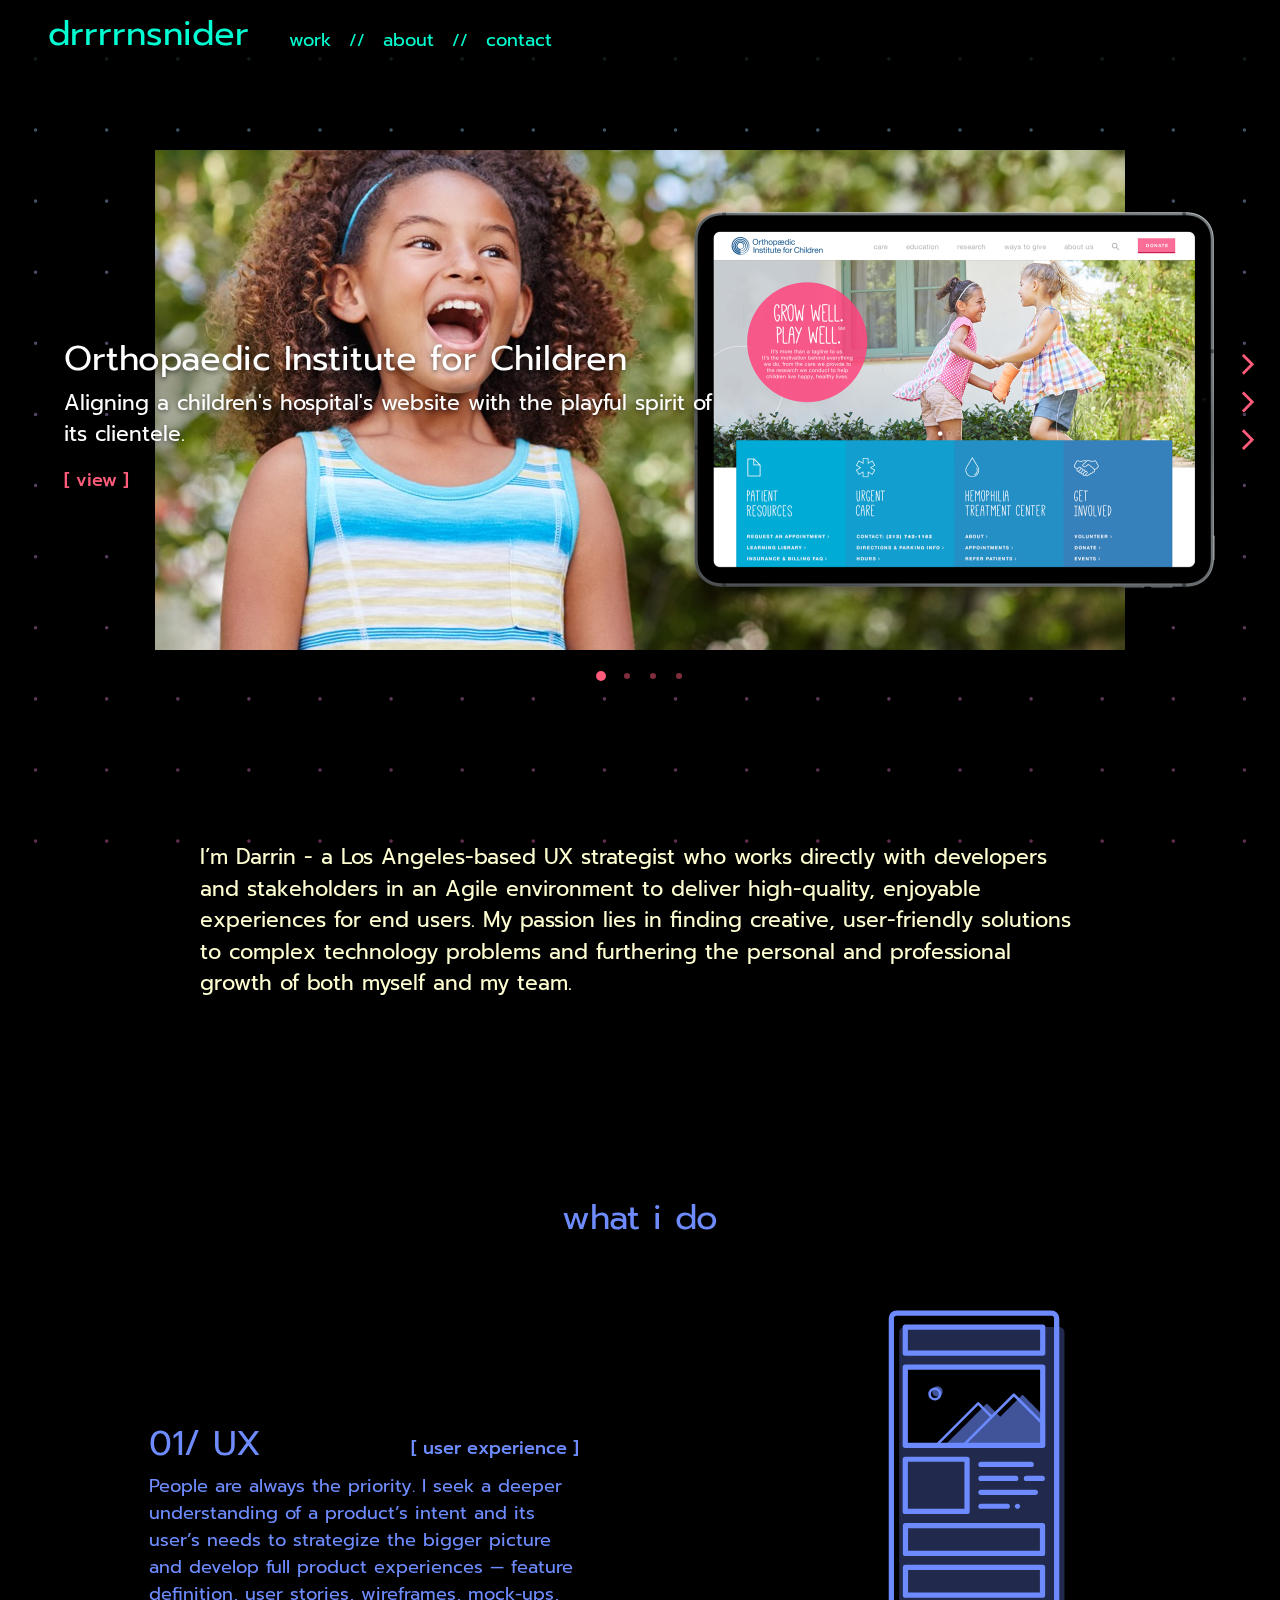
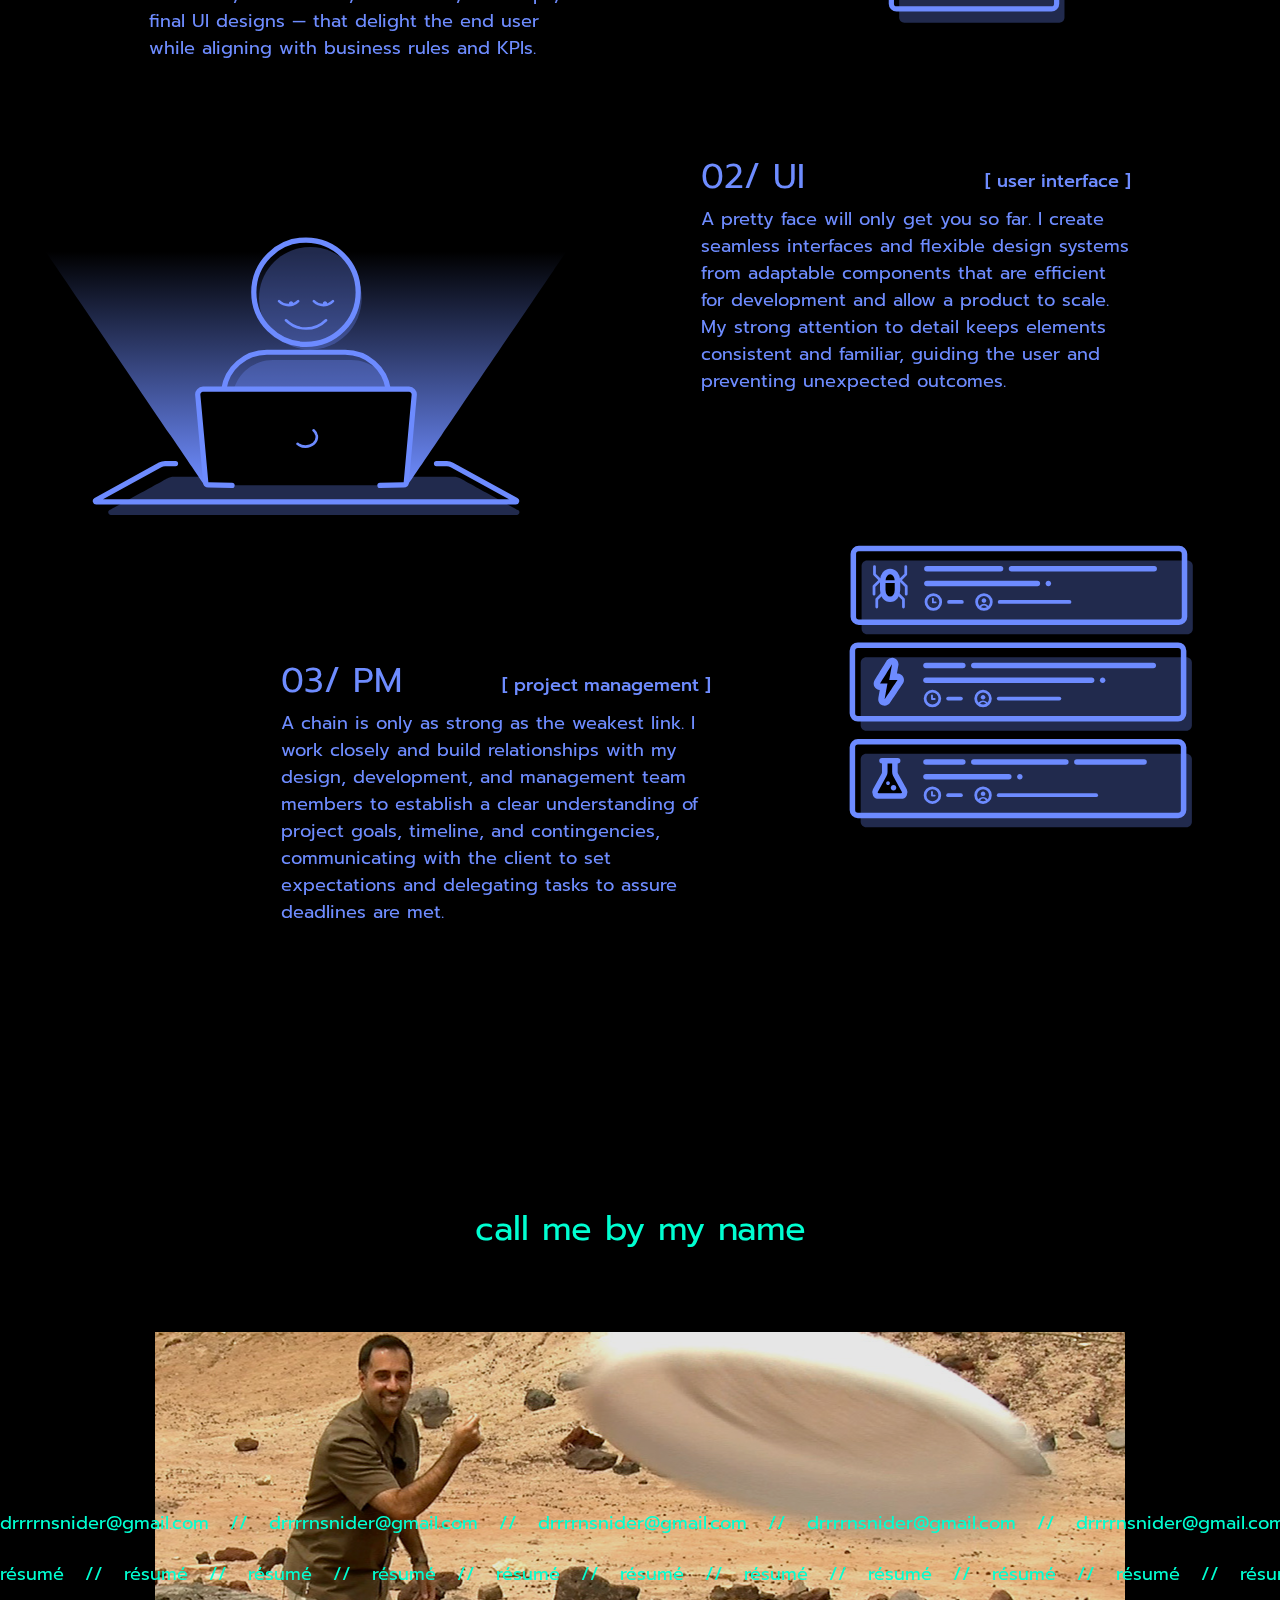
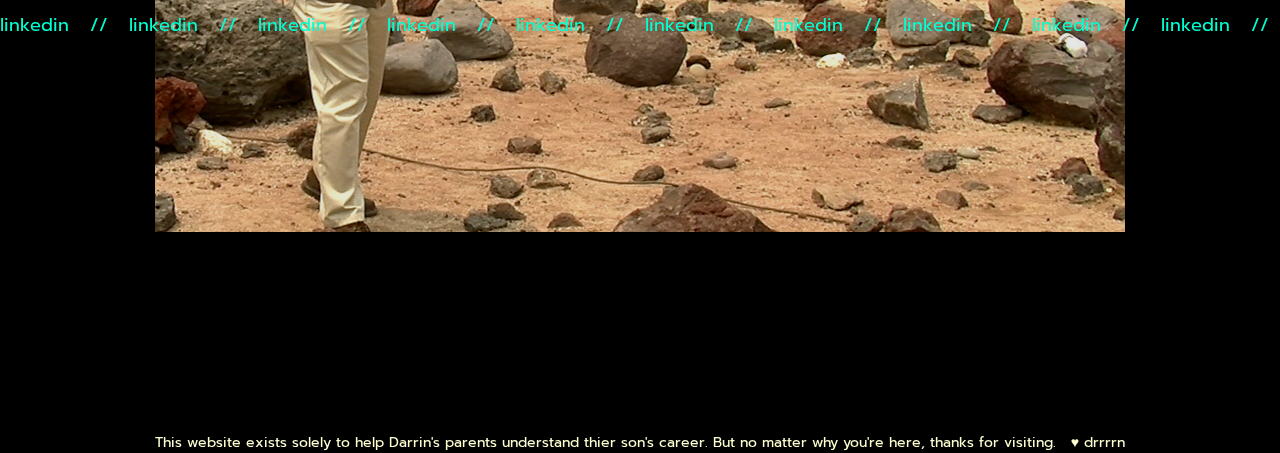
==== commit 4b1042f5: "mobile opitimaztion" ====
--- a/index.html
+++ b/index.html
@@ -117,7 +117,7 @@
                 <div class="row justify-content-center justify-content-xl-start">
                   <div class="col-12 col-lg-11 col-xl-7 px-xl-0">
                     <h2><a href="/" class="white position-relative">Buckeye Nation Rewards</a></h2>
-                    <p class="desc grey1">A unified hub for engaging and rewarding friends and fans of <span>The Ohio State University.</span></p>
+                    <p class="desc grey1">A unified hub for engaging and rewarding friends and fans of <span class="d-sm-none">OSU</span><span class="d-none d-sm-inline">The Ohio State University</span>.</p>
                     <p class="red sz-sm font-medium">[ <a href="/" class="red">view</a> ]</p>
                   </div>
                 </div>
@@ -191,7 +191,7 @@
                 <div class="row justify-content-center justify-content-xl-start">
                   <div class="col-12 col-lg-11 col-xl-7 px-xl-0">
                     <h2><a href="/" class="white position-relative">California Cryobank</a></h2>
-                    <p class="desc grey1">In hac habitasse platea dictumst. Vivamus adipiscing fermentum quam volutpat.</p>
+                    <p class="desc grey1">In hac habitasse platea quam dictumst. Vivamus adipiscing fermentum.</p>
                     <p class="red sz-sm font-medium">[ <a href="/" class="red">view</a> ]</p>
                   </div>
                 </div>
@@ -249,7 +249,8 @@
         <div id="lottieSkill3"></div>
       </div>
       <div class="col-md order-md-1 col-lg-5 offset-lg-1">
-        <h2 class="sz-xl">03/ PM<span class="skill-name sz-sm font-medium float-right">[ project management ]</span></h2>
+        <h2 class="sz-xl">03/ PM<span class="skill-name sz-sm font-medium float-right">[ project <span class="d-sm-none">mgmt</span><span class="d-none d-sm-inline">management</span> ]</span>
+        </h2>
         <p class="sz-sm">A chain is only as strong as the weakest link. I work closely and build relationships with my design, development, and management team members to establish a clear understanding of project goals, timeline, and contingencies, communicating with the client to set expectations and delegating tasks to assure deadlines are met.</p>
       </div>
     </div>
--- a/css/base.css
+++ b/css/base.css
@@ -5,9 +5,7 @@
 }
 
 body {
-  background: #000000 url(../img/bg-dots.svg) no-repeat center;
-  background-size: cover;
-  background-attachment: fixed;
+  background: #000;
   color: #FFFFD2;
   cursor: auto;
   font-family: 'Prompt', sans-serif;
@@ -21,13 +19,14 @@
 }
 
 #blackCover {
+  background: #000 url(../img/bg-dots.svg) repeat-x center;
+  background-size: 1200px;
   position: fixed;
   top: 0;
   bottom: 0;
   left: 0;
   right: 0;
-  background: #000;
-  opacity: .6;
+  opacity: .4;
   z-index: -1;
 }
 
@@ -336,6 +335,9 @@
   .pt-md-200 {
     padding-top: 200px!important;
   }
+  #blackCover {
+    background-size: cover;
+  }
   .navbar li {
     float: left;
   }
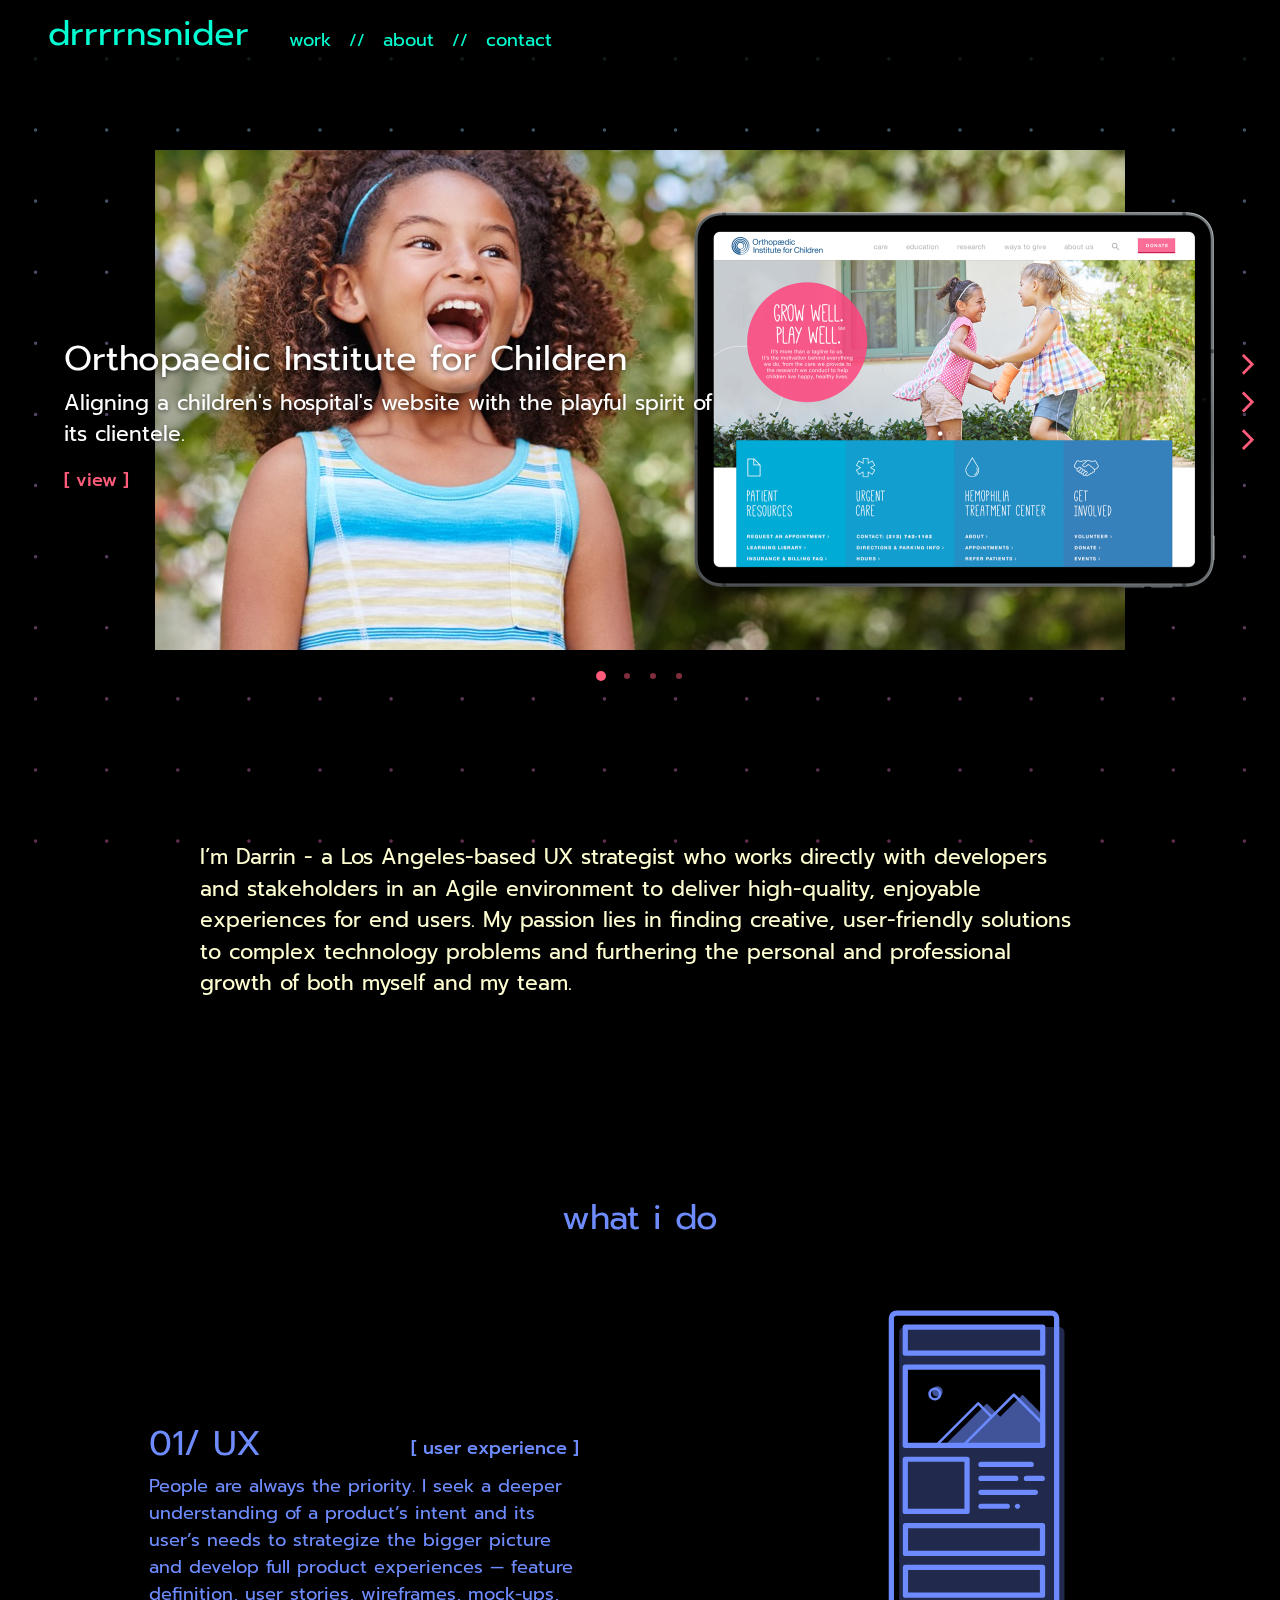
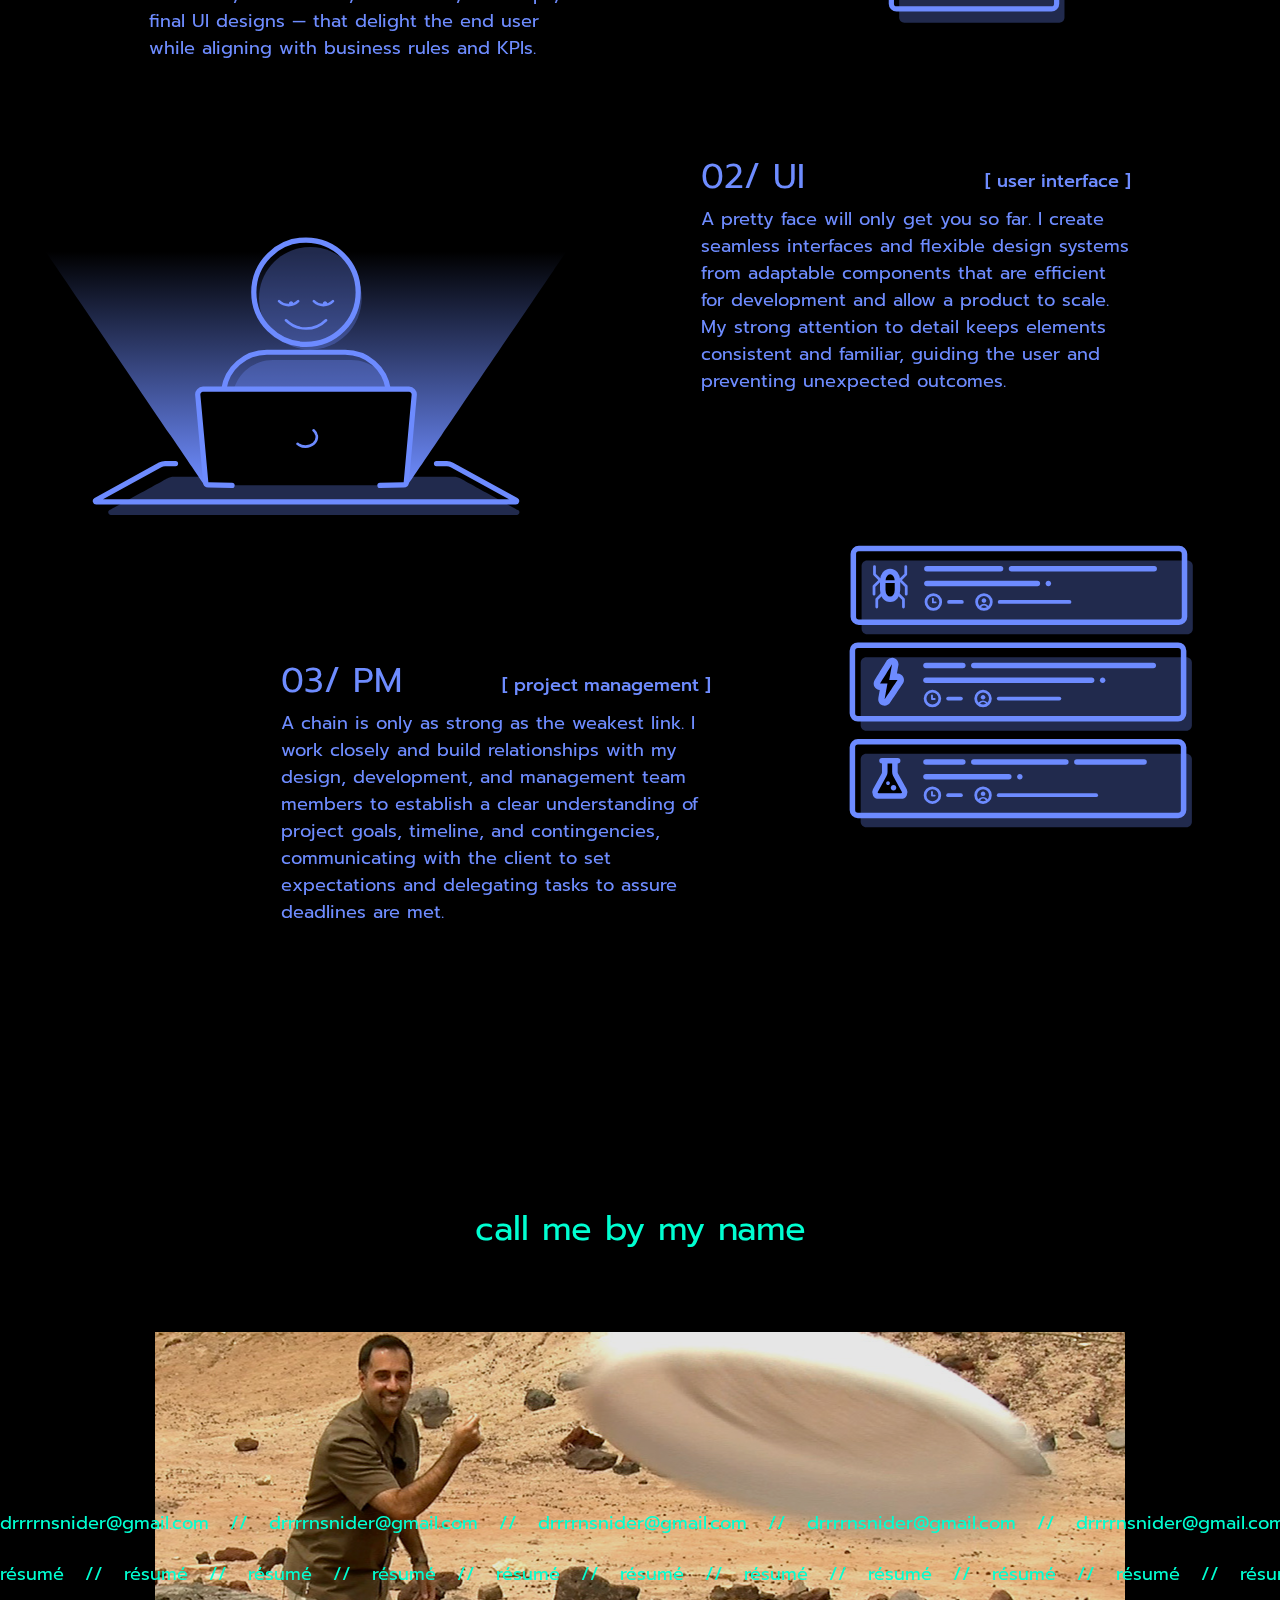
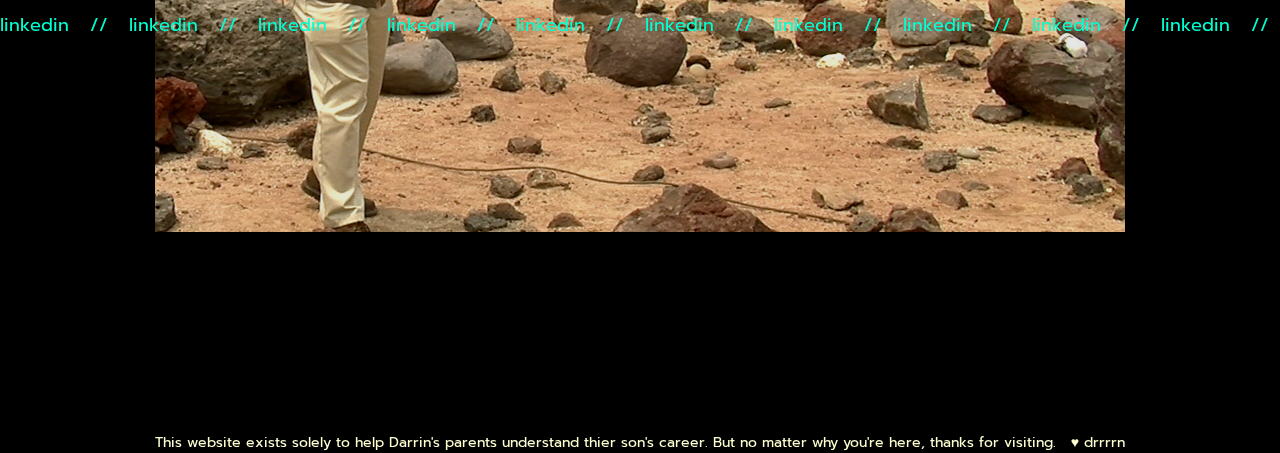
==== commit 548be9b6: "removed redundant <a> from hero" ====
--- a/index.html
+++ b/index.html
@@ -56,8 +56,8 @@
       <!--      OIC-->
       <div class="swiper-slide">
         <div class="container-fluid max-xl-1170">
-          <div class="row justify-content-center">
-            <a href="/">
+          <a href="/">
+            <div class="row justify-content-center position-relative">
               <div class="hero-imgs position-relative">
                 <div class="hero-bg mx-xl-auto">
                   <picture>
@@ -79,14 +79,14 @@
               <div class="slide-text container-fluid max-1170 px-4 px-sm-5 px-xl-4 pt-4 pt-xl-5">
                 <div class="row justify-content-center justify-content-xl-start">
                   <div class="col-12 col-lg-11 col-xl-7 px-xl-0">
-                    <h2><a href="/" class="white position-relative">Orthopaedic Institute for Children</a></h2>
+                    <h2 class="white link">Orthopaedic Institute for Children</h2>
                     <p class="desc grey1">Aligning a children's hospital's website with the playful spirit of its clientele.</p>
-                    <p class="red sz-sm font-medium">[ <a href="/" class="red">view</a> ]</p>
+                    <p class="red sz-sm font-medium">[ <span class="link">view</span> ]</p>
                   </div>
                 </div>
               </div>
-            </a>
-          </div>
+            </div>
+          </a>
         </div>
       </div>
 
@@ -116,9 +116,9 @@
               <div class="slide-text container-fluid max-1170 px-4 px-sm-5 px-xl-4 pt-4 pt-xl-5">
                 <div class="row justify-content-center justify-content-xl-start">
                   <div class="col-12 col-lg-11 col-xl-7 px-xl-0">
-                    <h2><a href="/" class="white position-relative">Buckeye Nation Rewards</a></h2>
+                    <h2 class="white link">Buckeye Nation Rewards</h2>
                     <p class="desc grey1">A unified hub for engaging and rewarding friends and fans of <span class="d-sm-none">OSU</span><span class="d-none d-sm-inline">The Ohio State University</span>.</p>
-                    <p class="red sz-sm font-medium">[ <a href="/" class="red">view</a> ]</p>
+                    <p class="red sz-sm font-medium">[ <span class="link">view</span> ]</p>
                   </div>
                 </div>
               </div>
@@ -153,9 +153,9 @@
               <div class="slide-text container-fluid max-1170 px-4 px-sm-5 px-xl-4 pt-4 pt-xl-5">
                 <div class="row justify-content-center justify-content-xl-start">
                   <div class="col-12 col-lg-11 col-xl-7 px-xl-0">
-                    <h2><a href="/" class="white position-relative">Louis Fourteen</a></h2>
+                    <h2 class="white link">Louis Fourteen</h2>
                     <p class="desc grey1">Creating an ultra-premium chat-based concierge app.</p>
-                    <p class="red sz-sm font-medium">[ <a href="/" class="red">view</a> ]</p>
+                    <p class="red sz-sm font-medium">[ <span class="link">view</span> ]</p>
                   </div>
                 </div>
               </div>
@@ -190,9 +190,9 @@
               <div class="slide-text container-fluid max-1170 px-4 px-sm-5 px-xl-4 pt-4 pt-xl-5">
                 <div class="row justify-content-center justify-content-xl-start">
                   <div class="col-12 col-lg-11 col-xl-7 px-xl-0">
-                    <h2><a href="/" class="white position-relative">California Cryobank</a></h2>
+                    <h2 class="white link">California Cryobank</h2>
                     <p class="desc grey1">In hac habitasse platea quam dictumst. Vivamus adipiscing fermentum.</p>
-                    <p class="red sz-sm font-medium">[ <a href="/" class="red">view</a> ]</p>
+                    <p class="red sz-sm font-medium">[ <span class="link">view</span> ]</p>
                   </div>
                 </div>
               </div>
--- a/css/base.css
+++ b/css/base.css
@@ -38,7 +38,8 @@
 }
 
 a:hover,
-.navbar-toggler:hover {
+.navbar-toggler:hover,
+.link:hover {
   text-decoration: line-through;
 }
 
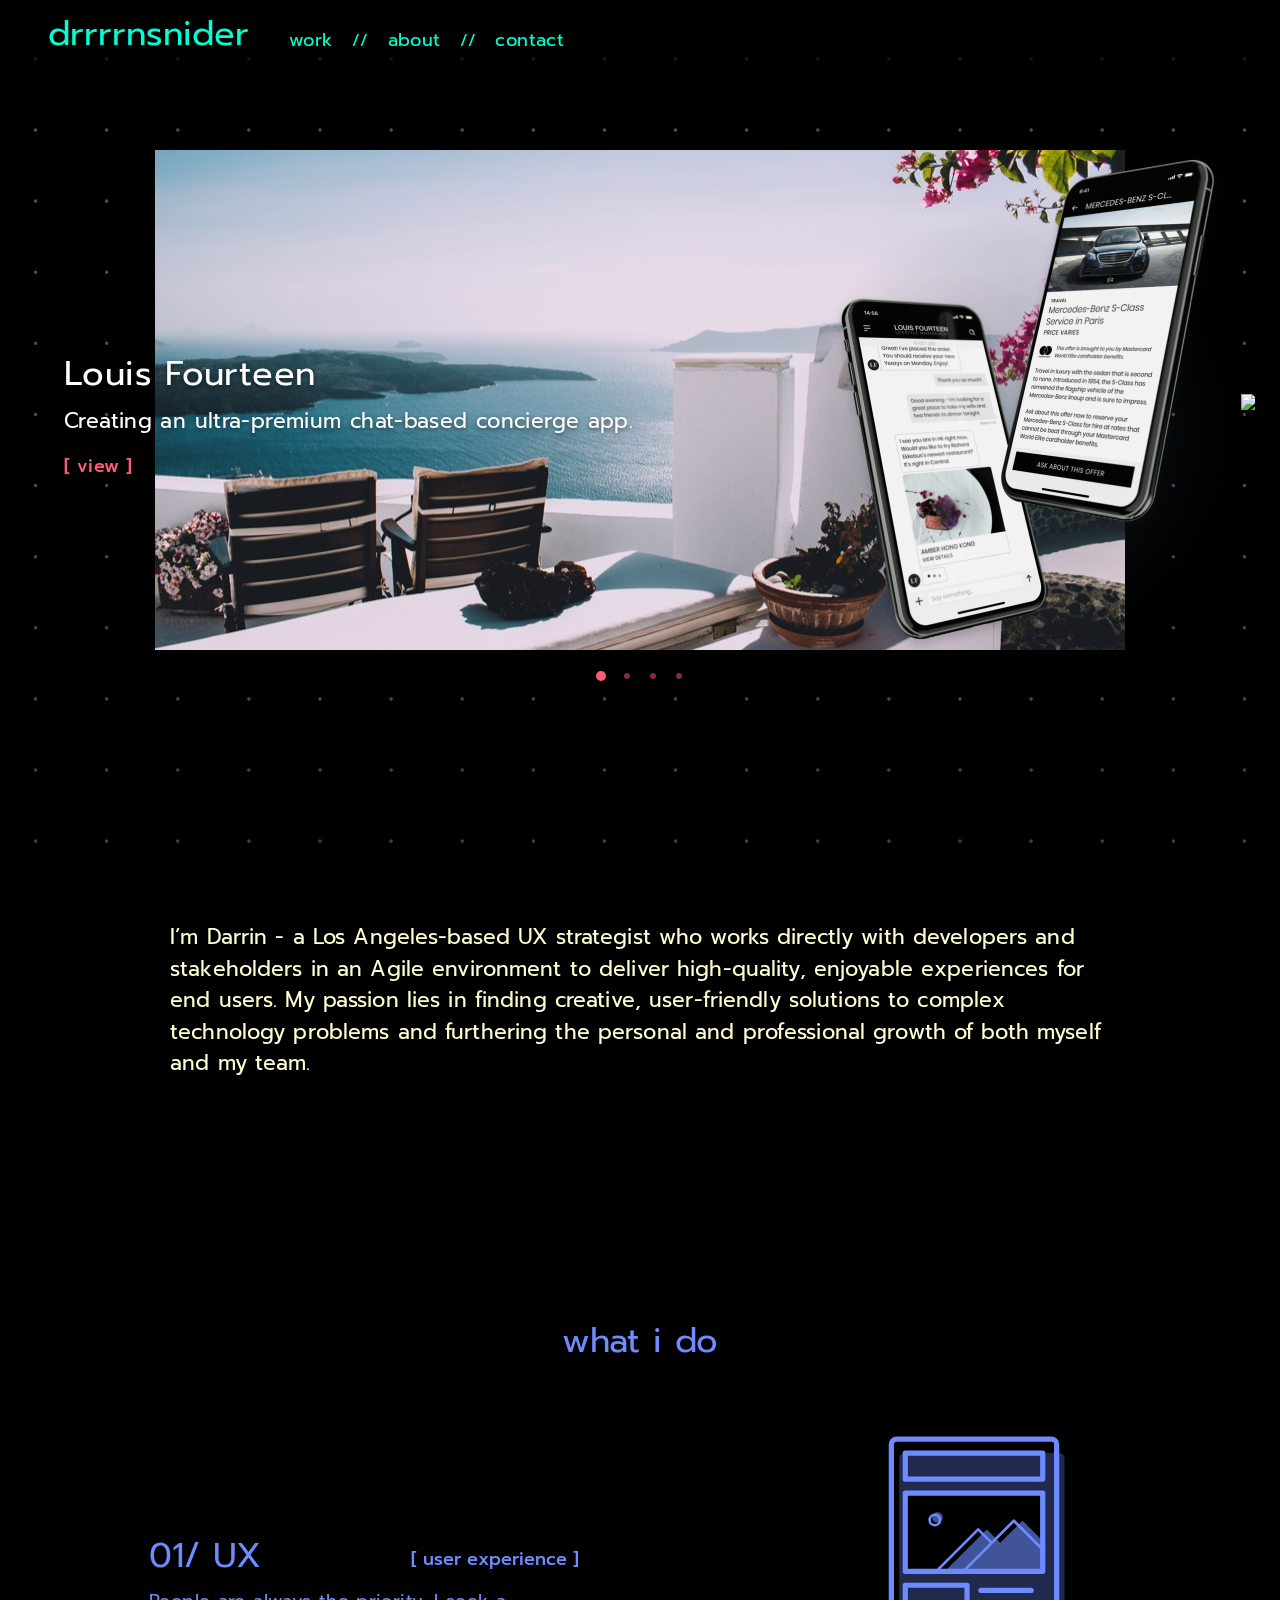
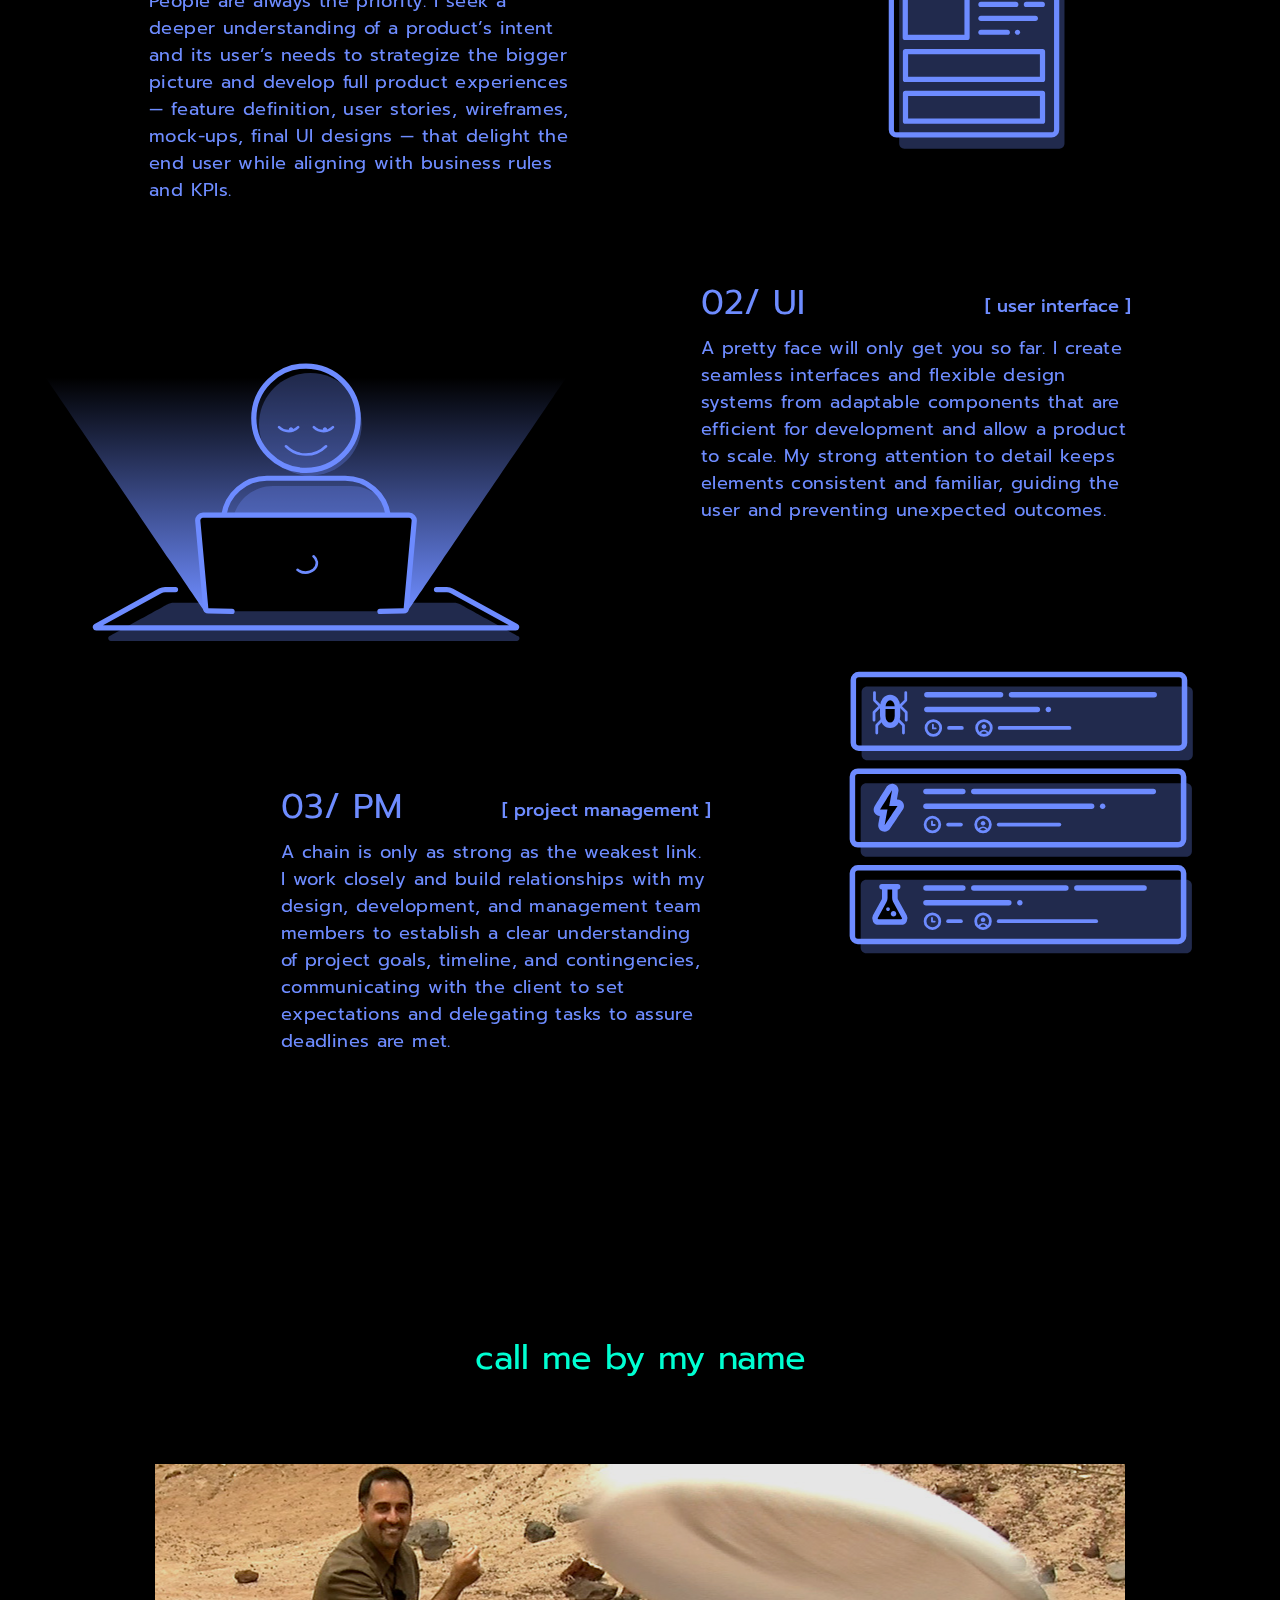
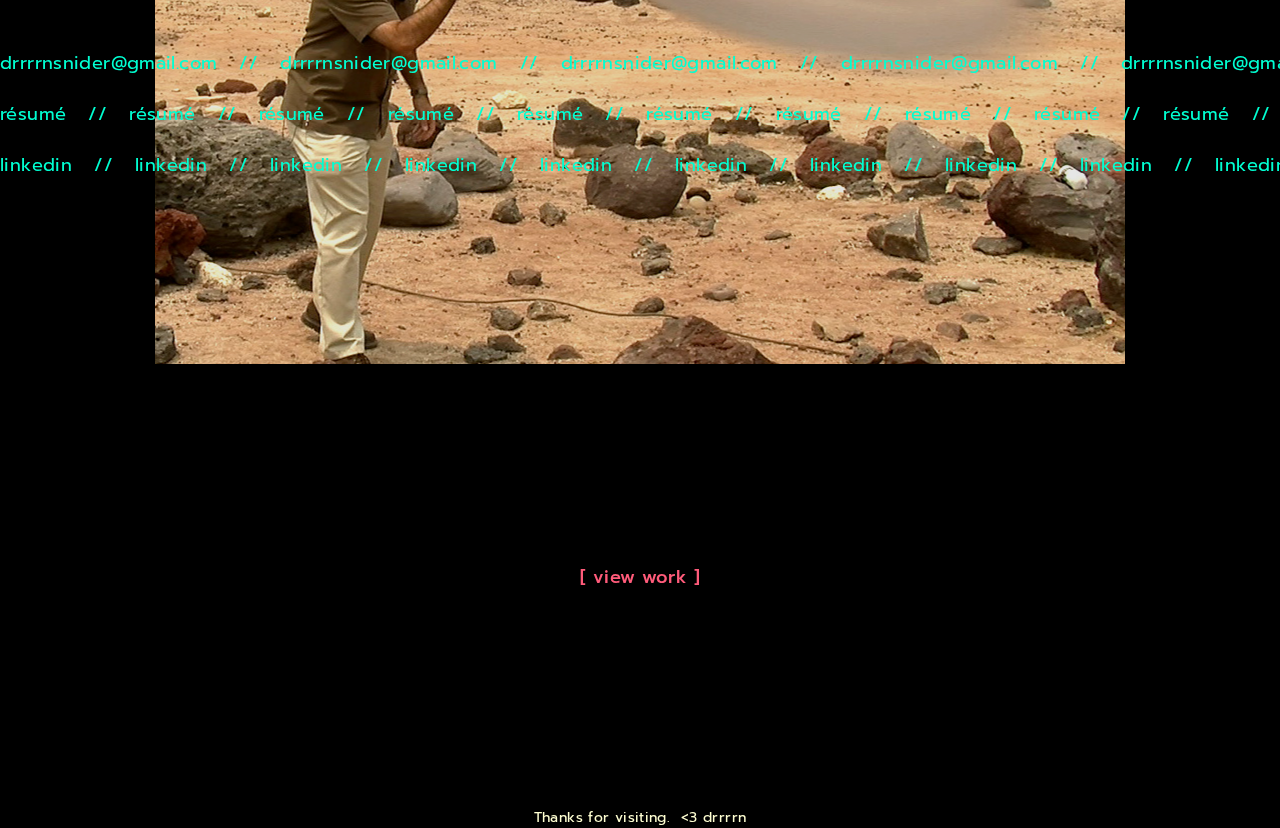
==== commit 9b48263b: "generic resume link" ====
--- a/index.html
+++ b/index.html
@@ -53,10 +53,84 @@
   <div id="work" class="swiper-container pb-4 pb-xl-5 mt-xl-80">
     <div class="swiper-wrapper">
 
+      <!--      L14-->
+      <div class="swiper-slide">
+        <div class="container-fluid max-xl-1170">
+          <div class="row justify-content-center">
+            <a class="no-line" href="/louis-fourteen.html">
+              <div class="hero-imgs position-relative">
+                <div class="hero-bg mx-xl-auto">
+                  <picture>
+                    <source srcset="/img/l14/homepage-hero-bg-xl.jpg" media="(min-width:1200px)">
+                    <source srcset="/img/l14/homepage-hero-bg-md.png" media="(min-width:576px)">
+                    <source srcset="/img/l14/homepage-hero-bg-xs.png">
+                    <img src="/img/l14/homepage-hero-bg-xl.jpg">
+                  </picture>
+                </div>
+                <div class="hero-mock position-absolute">
+                  <picture>
+                    <source srcset="/img/l14/homepage-hero-mock-xl.png" media="(min-width:1200px)">
+                    <source srcset="/img/l14/homepage-hero-mock-md.png" media="(min-width:576px)">
+                    <source srcset="/img/l14/homepage-hero-mock-xs.png">
+                    <img src="/img/l14/homepage-hero-mock-xl.png">
+                  </picture>
+                </div>
+              </div>
+              <div class="slide-text container-fluid max-1170 px-4 px-sm-5 px-xl-4 pt-4 pt-xl-5">
+                <div class="row justify-content-center justify-content-xl-start">
+                  <div class="col-12 col-lg-11 col-xl-7 px-xl-0">
+                    <h2 class="white link">Louis Fourteen</h2>
+                    <p class="desc grey1">Creating an ultra-premium chat-based concierge app.</p>
+                    <p class="red sz-sm font-medium">[ <span class="link">view</span> ]</p>
+                  </div>
+                </div>
+              </div>
+            </a>
+          </div>
+        </div>
+      </div>
+
+      <!--      CCB-->
+      <div class="swiper-slide">
+        <div class="container-fluid max-xl-1170">
+          <div class="row justify-content-center">
+            <a class="no-line" href="/ccb.html">
+              <div class="hero-imgs position-relative">
+                <div class="hero-bg mx-xl-auto">
+                  <picture>
+                    <source srcset="/img/ccb/homepage-hero-bg-xl.jpg" media="(min-width:1200px)">
+                    <source srcset="/img/ccb/homepage-hero-bg-md.png" media="(min-width:576px)">
+                    <source srcset="/img/ccb/homepage-hero-bg-xs.png">
+                    <img src="/img/ccb/homepage-hero-bg-xl.jpg">
+                  </picture>
+                </div>
+                <div class="hero-mock position-absolute">
+                  <picture>
+                    <source srcset="/img/ccb/homepage-hero-mock-xl.png" media="(min-width:1200px)">
+                    <source srcset="/img/ccb/homepage-hero-mock-md.png" media="(min-width:576px)">
+                    <source srcset="/img/ccb/homepage-hero-mock-xs.png">
+                    <img src="/img/ccb/homepage-hero-mock-xl.png">
+                  </picture>
+                </div>
+              </div>
+              <div class="slide-text container-fluid max-1170 px-4 px-sm-5 px-xl-4 pt-4 pt-xl-5">
+                <div class="row justify-content-center justify-content-xl-start">
+                  <div class="col-12 col-lg-11 col-xl-7 px-xl-0">
+                    <h2 class="white link">California Cryobank</h2>
+                    <p class="desc grey1">Scalable e-commerce solutions for biotech and reproductive services.</p>
+                    <p class="red sz-sm font-medium">[ <span class="link">view</span> ]</p>
+                  </div>
+                </div>
+              </div>
+            </a>
+          </div>
+        </div>
+      </div>
+
       <!--      OIC-->
       <div class="swiper-slide">
         <div class="container-fluid max-xl-1170">
-          <a href="/">
+          <a class="no-line" href="/oic.html">
             <div class="row justify-content-center position-relative">
               <div class="hero-imgs position-relative">
                 <div class="hero-bg mx-xl-auto">
@@ -94,7 +168,7 @@
       <div class="swiper-slide">
         <div class="container-fluid max-xl-1170">
           <div class="row justify-content-center">
-            <a href="/">
+            <a class="no-line" href="/bnr.html">
               <div class="hero-imgs position-relative">
                 <div class="hero-bg mx-xl-auto">
                   <picture>
@@ -127,101 +201,27 @@
         </div>
       </div>
 
-      <!--      L14-->
-      <div class="swiper-slide">
-        <div class="container-fluid max-xl-1170">
-          <div class="row justify-content-center">
-            <a href="/">
-              <div class="hero-imgs position-relative">
-                <div class="hero-bg mx-xl-auto">
-                  <picture>
-                    <source srcset="/img/l14/homepage-hero-bg-xl.jpg" media="(min-width:1200px)">
-                    <source srcset="/img/l14/homepage-hero-bg-md.png" media="(min-width:576px)">
-                    <source srcset="/img/l14/homepage-hero-bg-xs.png">
-                    <img src="/img/l14/homepage-hero-bg-xl.jpg">
-                  </picture>
-                </div>
-                <div class="hero-mock position-absolute">
-                  <picture>
-                    <source srcset="/img/l14/homepage-hero-mock-xl.png" media="(min-width:1200px)">
-                    <source srcset="/img/l14/homepage-hero-mock-md.png" media="(min-width:576px)">
-                    <source srcset="/img/l14/homepage-hero-mock-xs.png">
-                    <img src="/img/l14/homepage-hero-mock-xl.png">
-                  </picture>
-                </div>
-              </div>
-              <div class="slide-text container-fluid max-1170 px-4 px-sm-5 px-xl-4 pt-4 pt-xl-5">
-                <div class="row justify-content-center justify-content-xl-start">
-                  <div class="col-12 col-lg-11 col-xl-7 px-xl-0">
-                    <h2 class="white link">Louis Fourteen</h2>
-                    <p class="desc grey1">Creating an ultra-premium chat-based concierge app.</p>
-                    <p class="red sz-sm font-medium">[ <span class="link">view</span> ]</p>
-                  </div>
-                </div>
-              </div>
-            </a>
-          </div>
-        </div>
-      </div>
-
-      <!--      CCB-->
-      <div class="swiper-slide">
-        <div class="container-fluid max-xl-1170">
-          <div class="row justify-content-center">
-            <a href="/">
-              <div class="hero-imgs position-relative">
-                <div class="hero-bg mx-xl-auto">
-                  <picture>
-                    <source srcset="/img/ccb/homepage-hero-bg-xl.jpg" media="(min-width:1200px)">
-                    <source srcset="/img/ccb/homepage-hero-bg-md.png" media="(min-width:576px)">
-                    <source srcset="/img/ccb/homepage-hero-bg-xs.png">
-                    <img src="/img/ccb/homepage-hero-bg-xl.jpg">
-                  </picture>
-                </div>
-                <div class="hero-mock position-absolute">
-                  <picture>
-                    <source srcset="/img/ccb/homepage-hero-mock-xl.png" media="(min-width:1200px)">
-                    <source srcset="/img/ccb/homepage-hero-mock-md.png" media="(min-width:576px)">
-                    <source srcset="/img/ccb/homepage-hero-mock-xs.png">
-                    <img src="/img/ccb/homepage-hero-mock-xl.png">
-                  </picture>
-                </div>
-              </div>
-              <div class="slide-text container-fluid max-1170 px-4 px-sm-5 px-xl-4 pt-4 pt-xl-5">
-                <div class="row justify-content-center justify-content-xl-start">
-                  <div class="col-12 col-lg-11 col-xl-7 px-xl-0">
-                    <h2 class="white link">California Cryobank</h2>
-                    <p class="desc grey1">In hac habitasse platea quam dictumst. Vivamus adipiscing fermentum.</p>
-                    <p class="red sz-sm font-medium">[ <span class="link">view</span> ]</p>
-                  </div>
-                </div>
-              </div>
-            </a>
-          </div>
-        </div>
-      </div>
-
     </div>
     <div class="swiper-button-prev d-none d-md-flex">
-      <img class="ml-1 mb-5 pb-5 ml-xl-5 mb-xl-0 pb-xl-0 mt-xl-4 pt-xl-4 animate" src="img/home/swiper-prev.svg">
+      <img class="position-relative ml-2 mb-5 pb-5 ml-xl-5 mb-xl-0 pb-xl-0 mt-xl-4 pt-xl-4 animate" src="img/swiper-prev.svg">
     </div>
     <div class="swiper-button-next d-none d-md-flex">
-      <img class="mr-1 mb-5 pb-5 mr-xl-5 mb-xl-0 pb-xl-0 mt-xl-4 pt-xl-4 animate" src="img/home/swiper-next.svg">
+      <img class="position-relative mr-2 mb-5 pb-5 mr-xl-5 mb-xl-0 pb-xl-0 mt-xl-4 pt-xl-4 animate" src="img/swiper-next.svg">
     </div>
     <div class="swiper-pagination"></div>
   </div>
 
   <!-- [ end work ] * [ begin about] -->
 
-  <div id="about" class="yellow container-fluid px-4 px-sm-5 pt-120">
+  <div id="about" class="yellow container-fluid px-4 px-sm-5 pt-120 pt-md-160 pt-xl-200">
     <div class="row justify-content-center">
-      <div class="col-lg-11 col-xl-9 max-970">
+      <div class="col-lg-11 max-970">
         <p class="sz-md pt-4">I’m Darrin - a Los Angeles-based UX strategist who works directly with developers and stakeholders in an Agile environment to deliver high-quality, enjoyable experiences for end users. My passion lies in finding creative, user-friendly solutions to complex technology problems and furthering the personal and professional growth of both myself and my team.</p>
       </div>
     </div>
   </div>
 
-  <div class="blue container-fluid max-1170 px-4 px-sm-5 pt-120 pt-md-200 pt-xl-160">
+  <div class="blue container-fluid max-1170 px-4 px-sm-5 pt-120 pt-md-160 pt-xl-200">
     <h1 class="sz-xl text-center pb-4 pb-md-60 pb-xl-100">what i do</h1>
 
     <div id="skill1" class="row align-items-center justify-content-center pb-80 pb-md-120 pb-xl-0">
@@ -274,14 +274,14 @@
   </div>
 -->
 
-  <div id="contact" class="green container-fluid pt-200 pb-200">
+  <div id="contact" class="green container-fluid pt-120 pt-md-160 pt-xl-200">
     <h1 class="sz-xl text-center pb-4 pb-md-60">call me by my name</h1>
 
     <div class="row justify-content-center position-relative">
       <div id="contactImageContainer" class="col mx-4 max-970 position-relative">
         <div id="contactImage" class="animate"></div>
       </div>
-      <div id="contactTickers" class="w-100 animate">
+      <div id="contactTickers" class="pt-3 w-100 animate">
         <div class="marquee pb-2" data-direction='left'>
           <p class="sz-sm">
             <a class="green" href="mailto:drrrrnsnider@gmail.com">drrrrnsnider@gmail.com</a> &nbsp; // &nbsp; <a class="green" href="mailto:drrrrnsnider@gmail.com">drrrrnsnider@gmail.com</a> &nbsp; // &nbsp; <a class="green" href="mailto:drrrrnsnider@gmail.com">drrrrnsnider@gmail.com</a> &nbsp; // &nbsp; <a class="green" href="mailto:drrrrnsnider@gmail.com">drrrrnsnider@gmail.com</a> &nbsp; // &nbsp; <a class="green" href="mailto:drrrrnsnider@gmail.com">drrrrnsnider@gmail.com</a> &nbsp; // &nbsp; <a class="green" href="mailto:drrrrnsnider@gmail.com">drrrrnsnider@gmail.com</a> &nbsp; // &nbsp; <a class="green" href="mailto:drrrrnsnider@gmail.com">drrrrnsnider@gmail.com</a> &nbsp; // &nbsp; <a class="green" href="mailto:drrrrnsnider@gmail.com">drrrrnsnider@gmail.com</a> &nbsp; // &nbsp; <a class="green" href="mailto:drrrrnsnider@gmail.com">drrrrnsnider@gmail.com</a> &nbsp; // &nbsp; <a class="green" href="mailto:drrrrnsnider@gmail.com">drrrrnsnider@gmail.com</a> &nbsp; // &nbsp;
@@ -289,7 +289,7 @@
         </div>
         <div class="marquee pb-2" data-direction='right'>
           <p class="sz-sm">
-            <a class="green" href="/docs/Darrin%20Snider%20Resume%20April%202019.pdf" target="_blank">résumé</a> &nbsp; // &nbsp; <a class="green" href="/docs/Darrin%20Snider%20Resume%20April%202019.pdf" target="_blank">résumé</a> &nbsp; // &nbsp; <a class="green" href="/docs/Darrin%20Snider%20Resume%20April%202019.pdf" target="_blank">résumé</a> &nbsp; // &nbsp; <a class="green" href="/docs/Darrin%20Snider%20Resume%20April%202019.pdf" target="_blank">résumé</a> &nbsp; // &nbsp; <a class="green" href="/docs/Darrin%20Snider%20Resume%20April%202019.pdf" target="_blank">résumé</a> &nbsp; // &nbsp; <a class="green" href="/docs/Darrin%20Snider%20Resume%20April%202019.pdf" target="_blank">résumé</a> &nbsp; // &nbsp; <a class="green" href="/docs/Darrin%20Snider%20Resume%20April%202019.pdf" target="_blank">résumé</a> &nbsp; // &nbsp; <a class="green" href="/docs/Darrin%20Snider%20Resume%20April%202019.pdf" target="_blank">résumé</a> &nbsp; // &nbsp; <a class="green" href="/docs/Darrin%20Snider%20Resume%20April%202019.pdf" target="_blank">résumé</a> &nbsp; // &nbsp; <a class="green" href="/docs/Darrin%20Snider%20Resume%20April%202019.pdf" target="_blank">résumé</a> &nbsp; // &nbsp; <a class="green" href="/docs/Darrin%20Snider%20Resume%20April%202019.pdf" target="_blank">résumé</a> &nbsp; // &nbsp; <a class="green" href="/docs/Darrin%20Snider%20Resume%20April%202019.pdf" target="_blank">résumé</a> &nbsp; // &nbsp; <a class="green" href="/docs/Darrin%20Snider%20Resume%20April%202019.pdf" target="_blank">résumé</a> &nbsp; // &nbsp; <a class="green" href="/docs/Darrin%20Snider%20Resume%20April%202019.pdf" target="_blank">résumé</a> &nbsp; // &nbsp; <a class="green" href="/docs/Darrin%20Snider%20Resume%20April%202019.pdf" target="_blank">résumé</a> &nbsp; // &nbsp; <a class="green" href="/docs/Darrin%20Snider%20Resume%20April%202019.pdf" target="_blank">résumé</a> &nbsp; // &nbsp; <a class="green" href="/docs/Darrin%20Snider%20Resume%20April%202019.pdf" target="_blank">résumé</a> &nbsp; // &nbsp; <a class="green" href="/docs/Darrin%20Snider%20Resume%20April%202019.pdf" target="_blank">résumé</a> &nbsp; // &nbsp; <a class="green" href="/docs/Darrin%20Snider%20Resume%20April%202019.pdf" target="_blank">résumé</a> &nbsp; // &nbsp; <a class="green" href="/docs/Darrin%20Snider%20Resume%20April%202019.pdf" target="_blank">résumé</a> &nbsp; // &nbsp; <a class="green" href="/docs/Darrin%20Snider%20Resume%20April%202019.pdf" target="_blank">résumé</a> &nbsp; // &nbsp; <a class="green" href="/docs/Darrin%20Snider%20Resume%20April%202019.pdf" target="_blank">résumé</a> &nbsp; // &nbsp;
+            <a class="green" href="/docs/Darrin%20Snider%20Resume.pdf" target="_blank">résumé</a> &nbsp; // &nbsp; <a class="green" href="/docs/Darrin%20Snider%20Resume.pdf" target="_blank">résumé</a> &nbsp; // &nbsp; <a class="green" href="/docs/Darrin%20Snider%20Resume.pdf" target="_blank">résumé</a> &nbsp; // &nbsp; <a class="green" href="/docs/Darrin%20Snider%20Resume.pdf" target="_blank">résumé</a> &nbsp; // &nbsp; <a class="green" href="/docs/Darrin%20Snider%20Resume.pdf" target="_blank">résumé</a> &nbsp; // &nbsp; <a class="green" href="/docs/Darrin%20Snider%20Resume.pdf" target="_blank">résumé</a> &nbsp; // &nbsp; <a class="green" href="/docs/Darrin%20Snider%20Resume.pdf" target="_blank">résumé</a> &nbsp; // &nbsp; <a class="green" href="/docs/Darrin%20Snider%20Resume.pdf" target="_blank">résumé</a> &nbsp; // &nbsp; <a class="green" href="/docs/Darrin%20Snider%20Resume.pdf" target="_blank">résumé</a> &nbsp; // &nbsp; <a class="green" href="/docs/Darrin%20Snider%20Resume.pdf" target="_blank">résumé</a> &nbsp; // &nbsp; <a class="green" href="/docs/Darrin%20Snider%20Resume.pdf" target="_blank">résumé</a> &nbsp; // &nbsp; <a class="green" href="/docs/Darrin%20Snider%20Resume.pdf" target="_blank">résumé</a> &nbsp; // &nbsp; <a class="green" href="/docs/Darrin%20Snider%20Resume.pdf" target="_blank">résumé</a> &nbsp; // &nbsp; <a class="green" href="/docs/Darrin%20Snider%20Resume.pdf" target="_blank">résumé</a> &nbsp; // &nbsp; <a class="green" href="/docs/Darrin%20Snider%20Resume.pdf" target="_blank">résumé</a> &nbsp; // &nbsp; <a class="green" href="/docs/Darrin%20Snider%20Resume.pdf" target="_blank">résumé</a> &nbsp; // &nbsp; <a class="green" href="/docs/Darrin%20Snider%20Resume.pdf" target="_blank">résumé</a> &nbsp; // &nbsp; <a class="green" href="/docs/Darrin%20Snider%20Resume.pdf" target="_blank">résumé</a> &nbsp; // &nbsp; <a class="green" href="/docs/Darrin%20Snider%20Resume.pdf" target="_blank">résumé</a> &nbsp; // &nbsp; <a class="green" href="/docs/Darrin%20Snider%20Resume.pdf" target="_blank">résumé</a> &nbsp; // &nbsp; <a class="green" href="/docs/Darrin%20Snider%20Resume.pdf" target="_blank">résumé</a> &nbsp; // &nbsp; <a class="green" href="/docs/Darrin%20Snider%20Resume.pdf" target="_blank">résumé</a> &nbsp; // &nbsp;
           </p>
         </div>
         <div class="marquee" data-direction='left'>
@@ -301,10 +301,18 @@
     </div>
   </div>
 
-  <!-- [ end page content ] * [ begin footer] -->
+  <!-- [ end contact ] * [ begin project CTA ] -->
+
+  <div class="red container-fluid px-4 px-sm-5 pt-120 pb-120 pt-md-160  pb-md-160 pt-xl-200 pb-xl-200">
+    <div class="row justify-content-center">
+      <p class="red sz-sm font-medium">[ <a href="/louis-fourteen.html" class="red">view work</a> ]</p>
+    </div>
+  </div>
+
+  <!-- [ end page content ] * [ begin footer ] -->
 
   <footer class="yellow container-fluid text-center">
-    <p class="sz-xs">This website exists solely to help Darrin's parents understand thier son's career. But no matter why you're here, thanks for visiting. &nbsp; &hearts; drrrrn</p>
+    <p class="sz-xs">Thanks for visiting. &nbsp;&lt;3 drrrrn</p>
   </footer>
 
   <!-- [ jQuery ] * [ popper.js ] * [ bootstrap js ] -->
@@ -336,6 +344,7 @@
         delay: 8000,
       },
     })
+
   </script>
 
 </body>
--- a/css/base.css
+++ b/css/base.css
@@ -16,6 +16,7 @@
   position: relative;
   -webkit-font-smoothing: antialiased;
   -moz-osx-font-smoothing: grayscale;
+  letter-spacing: .375px;
 }
 
 #blackCover {
@@ -41,6 +42,10 @@
 .navbar-toggler:hover,
 .link:hover {
   text-decoration: line-through;
+}
+
+a.no-line:hover {
+  text-decoration: none;
 }
 
 img {
@@ -69,6 +74,7 @@
 h5,
 h6 {
   font-weight: 400;
+  line-height: 1.375;
 }
 
 .max-970 {
@@ -130,14 +136,19 @@
 
 .sz-md {
   font-size: 21px;
+  letter-spacing: .125px;
+  line-height: 1.5;
+  /* reset lineheight on small headers */
 }
 
 .sz-lg {
-  font-size: 27px
+  font-size: 27px;
+  letter-spacing: 0;
 }
 
 .sz-xl {
-  font-size: 34px
+  font-size: 34px;
+  letter-spacing: 0;
 }
 
 .font-medium {
@@ -145,7 +156,65 @@
 }
 
 
+/* swiper */
+
+.swiper-button-next,
+.swiper-button-prev {
+  top: 0;
+  bottom: 0;
+  height: auto;
+}
+
+.swiper-button-next {
+  right: 0;
+  justify-content: flex-end;
+  width: 15%;
+}
+
+.swiper-button-prev {
+  left: 0;
+  justify-content: flex-start;
+  width: 40px;
+}
+
+.swiper-button-next:after,
+.swiper-button-prev:after {
+  content: '';
+}
+
+.swiper-button-next img,
+.swiper-button-prev img {
+  width: 14px;
+  filter: drop-shadow(0 2px 4px rgba(0, 0, 0, .5));
+  opacity: 0;
+}
+
+.swiper-button-next:hover img,
+.swiper-button-prev:hover img {
+  opacity: 1;
+}
+
+.swiper-pagination-bullet {
+  width: 10px;
+  height: 10px;
+  background: #FF5B7A;
+  border: 2px solid #000;
+  opacity: .5;
+  margin: 0 8px !important;
+  transition: all ease .625s;
+}
+
+.swiper-pagination-bullet-active {
+  opacity: 1;
+  border: 2px solid #FF5B7A;
+}
+
+
 /* padding */
+
+.pr-60 {
+  padding-right: 60px;
+}
 
 .pb-40 {
   padding-bottom: 40px;
@@ -234,6 +303,10 @@
 
 /* end mobile-only */
 
+.navbar {
+  background: rgba(0, 0, 0, .7);
+}
+
 .navbar.show {
   background: rgba(0, 0, 0, .7);
   border-bottom: 2px solid #00FFD2;
@@ -251,6 +324,11 @@
   list-style: none;
 }
 
+footer {
+  padding-bottom: 12px;
+  padding-bottom: env(safe-area-inset-bottom);
+}
+
 
 /* [ default is XS ] */
 
@@ -300,6 +378,18 @@
 /* [ MD ] * [ tablet portrait ] * [ MD ] * [ tablet portrait ] * [ MD ] */
 
 @media screen and (min-width: 768px) {
+  #blackCover {
+    background-size: cover;
+  }
+  .navbar {
+    background: transparent;
+  }
+  .navbar li {
+    float: left;
+  }
+  .navbar li:not(:last-child):after {
+    content: "\0000a0\0000a0\0000a0//\0000a0\0000a0\0000a0";
+  }
   .pb-md-40 {
     padding-bottom: 40px!important;
   }
@@ -315,6 +405,15 @@
   .pb-md-120 {
     padding-bottom: 120px!important;
   }
+  .pb-md-140 {
+    padding-bottom: 140px!important;
+  }
+  .pb-md-160 {
+    padding-bottom: 160px!important;
+  }
+  .pb-md-180 {
+    padding-bottom: 180px!important;
+  }
   .pb-md-200 {
     padding-bottom: 200px!important;
   }
@@ -333,24 +432,27 @@
   .pt-md-120 {
     padding-top: 120px!important;
   }
+  .pt-md-140 {
+    padding-top: 140px!important;
+  }
+  .pt-md-160 {
+    padding-top: 160px!important;
+  }
+  .pt-md-180 {
+    padding-top: 180px!important;
+  }
   .pt-md-200 {
     padding-top: 200px!important;
   }
-  #blackCover {
-    background-size: cover;
-  }
-  .navbar li {
-    float: left;
-  }
-  .navbar li:not(:last-child):after {
-    content: "\0000a0\0000a0\0000a0//\0000a0\0000a0\0000a0";
-  }
 }
 
 
 /* [ LG ] * [ desktop ] * [ LG ] * [ desktop ] * [ LG ] * [ desktop ] * [ LG ] */
 
 @media screen and (min-width: 992px) {
+  .swiper-button-prev {
+    width: 80px
+  }
   .pb-lg-40 {
     padding-bottom: 40px!important;
   }
@@ -393,6 +495,27 @@
 /* [ XL ] * [ large desktop ] * [ XL ] * [ large desktop ] * [ XL ] */
 
 @media screen and (min-width: 1200px) {
+  .swiper-button-next,
+  .swiper-button-prev {
+    width: calc((100vw - 1160px) / 2)
+  }
+  .swiper-button-next img {
+    opacity: 1;
+    margin-right: calc((100vw - 1180px) / 4) !important;
+    left: 0;
+    /* allows hover animation */
+  }
+  .swiper-button-next img:hover {
+    left: 4px;
+  }
+  .swiper-button-prev img {
+    margin-left: calc((100vw - 1180px) / 4) !important;
+    right: 0;
+    /* allows hover animation */
+  }
+  .swiper-button-prev img:hover {
+    right: 4px;
+  }
   .pb-xl-0 {
     padding-bottom: 0!important;
   }
